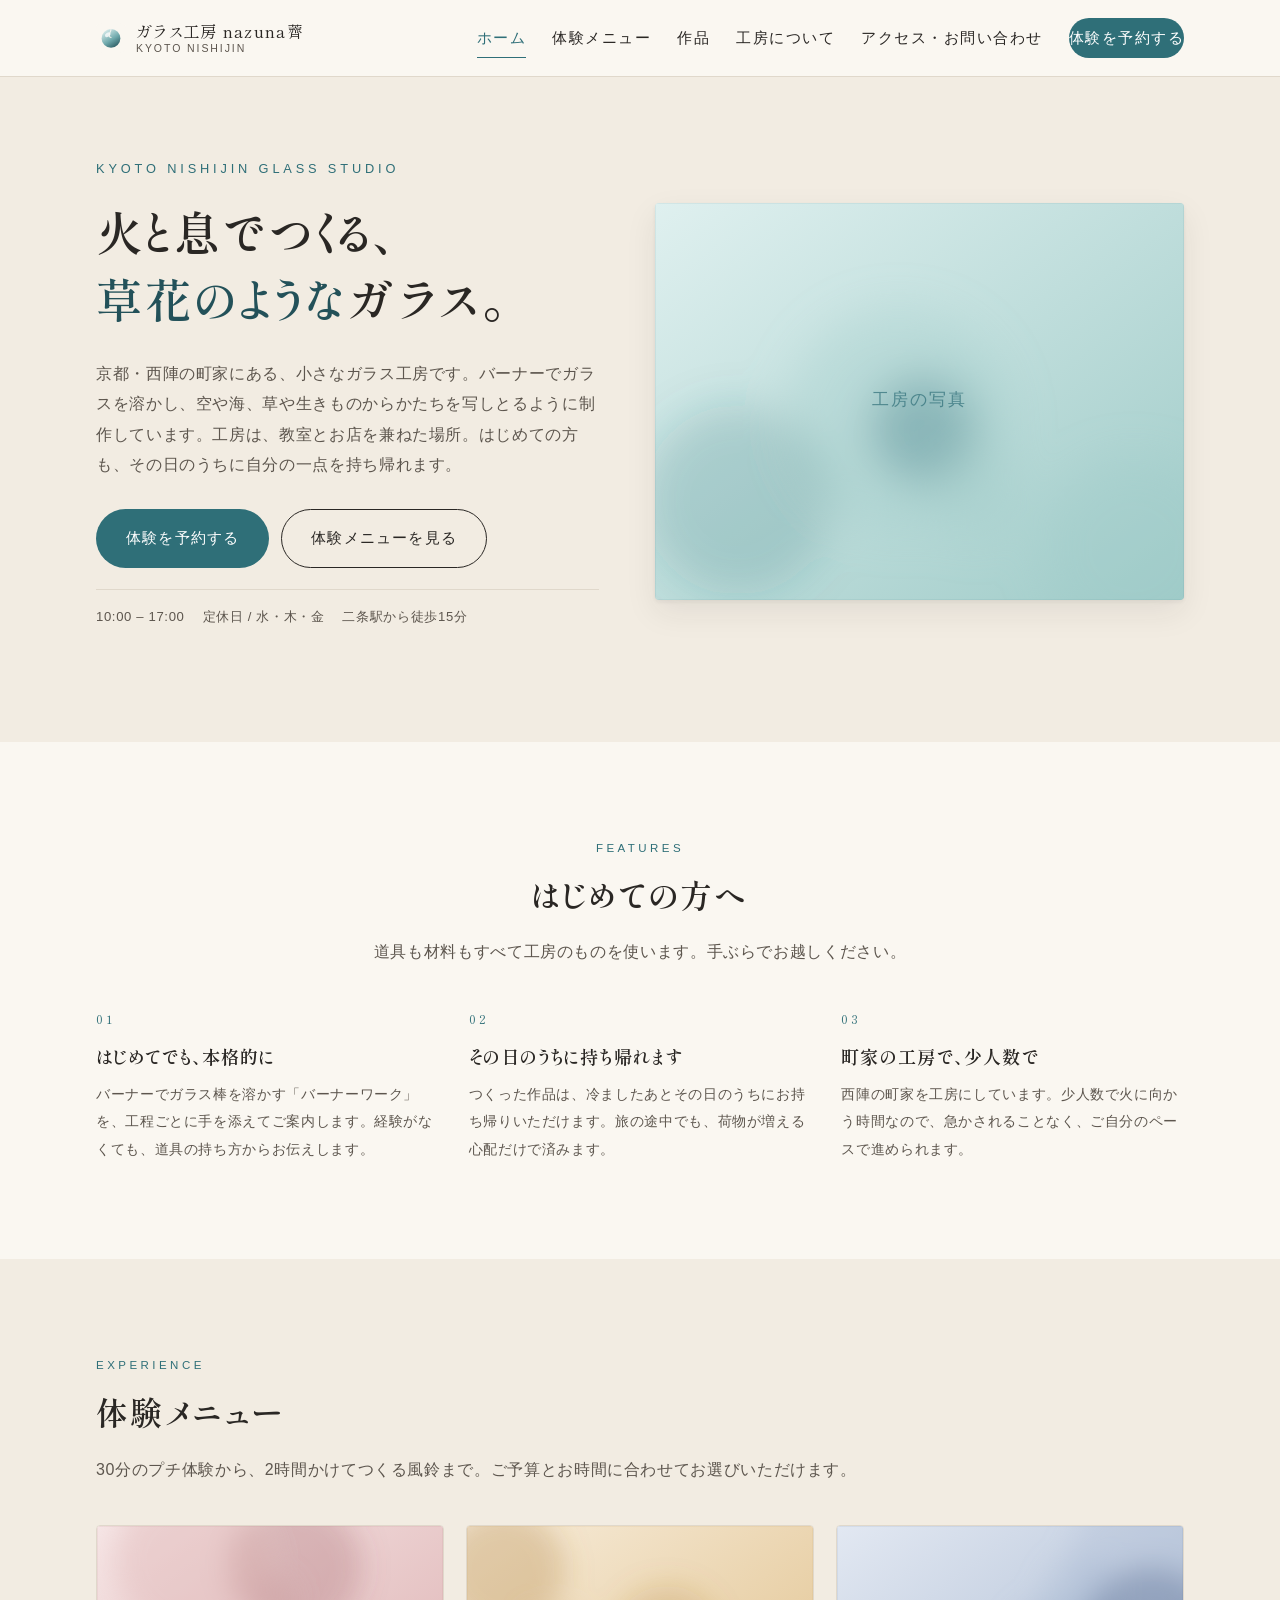
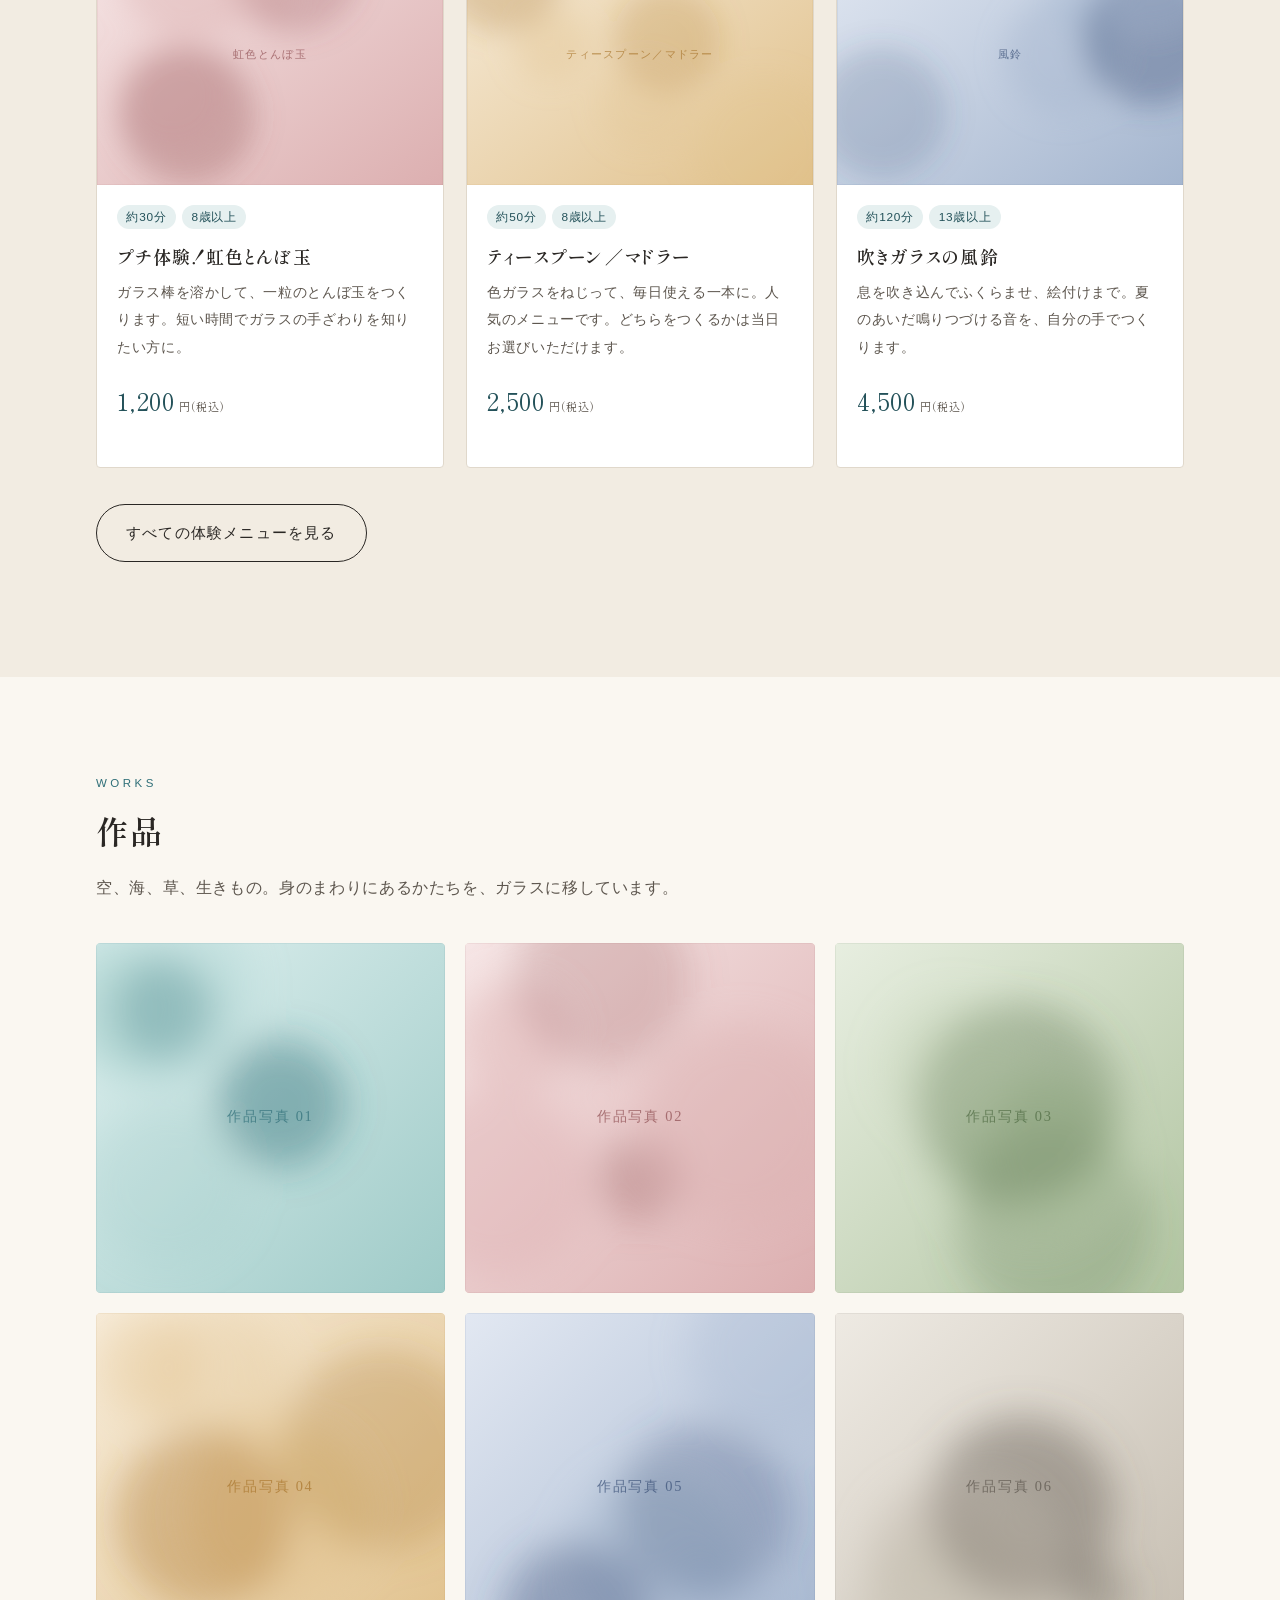
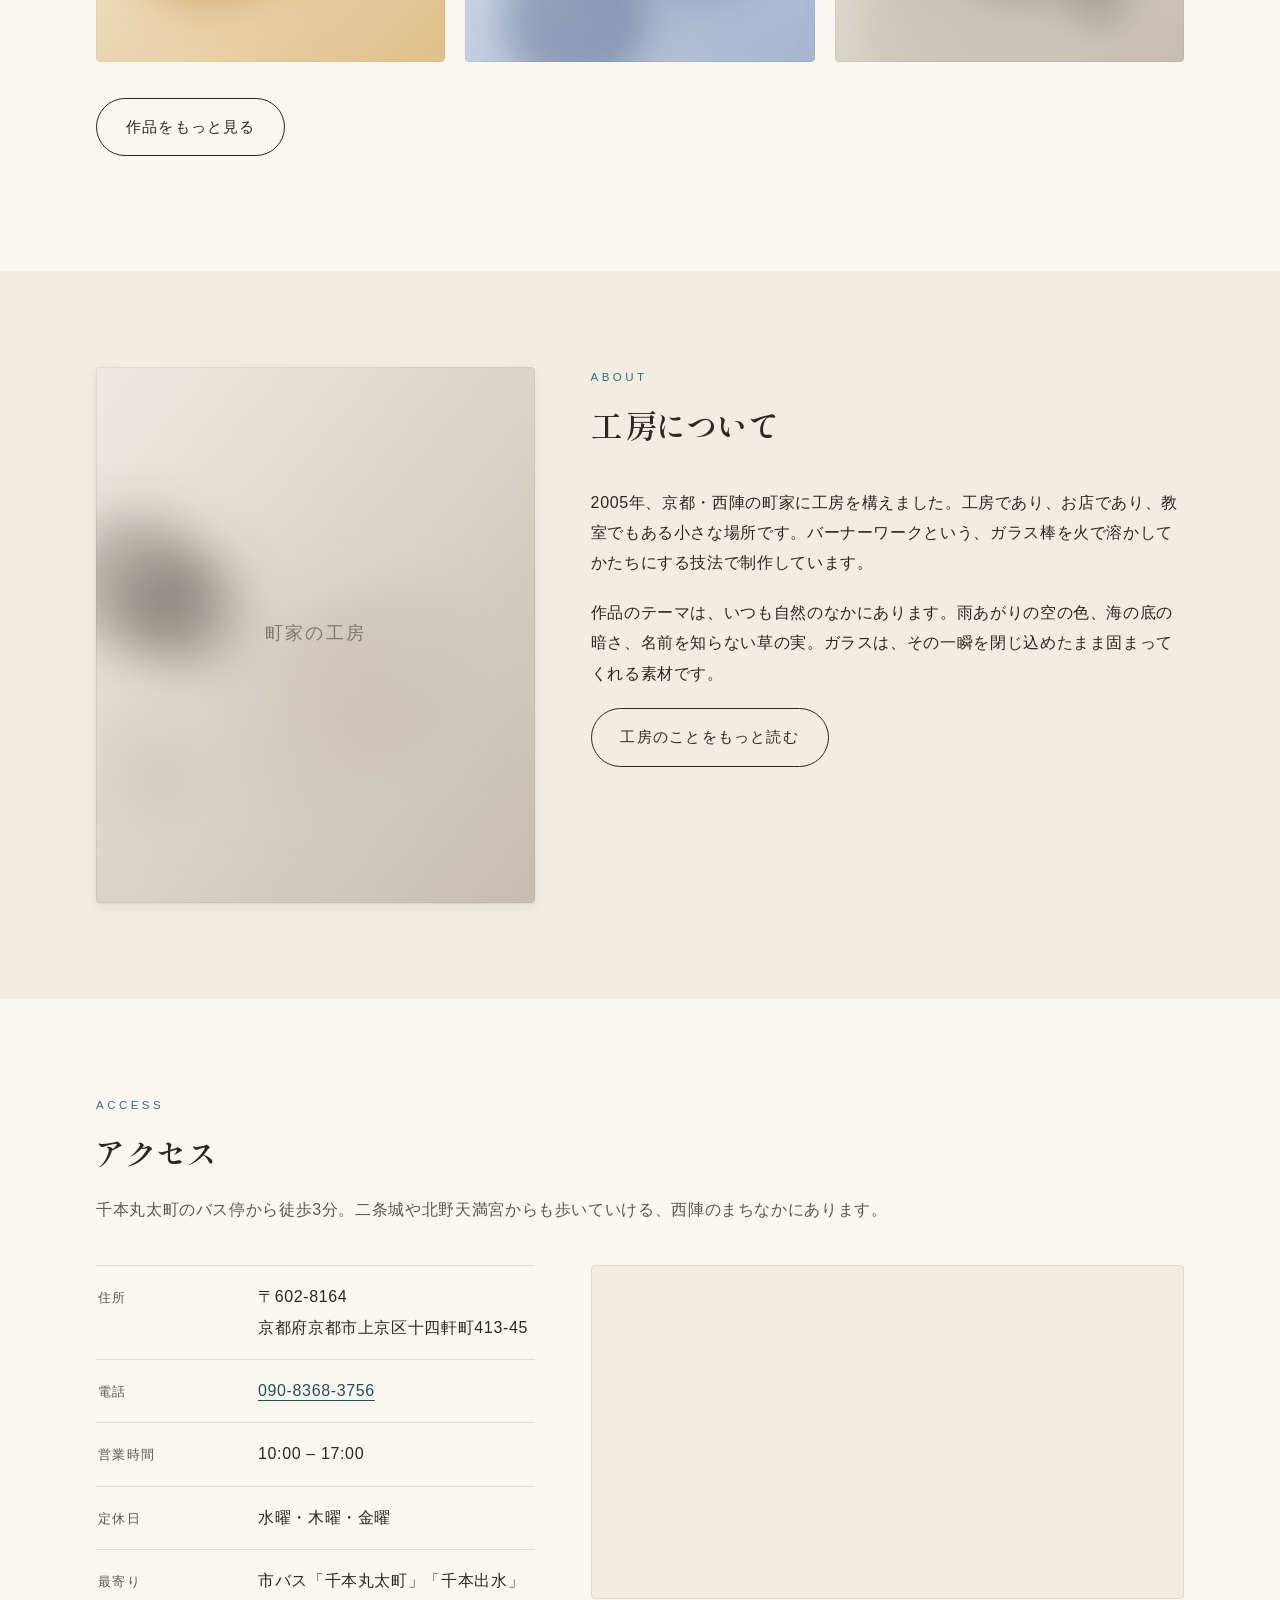
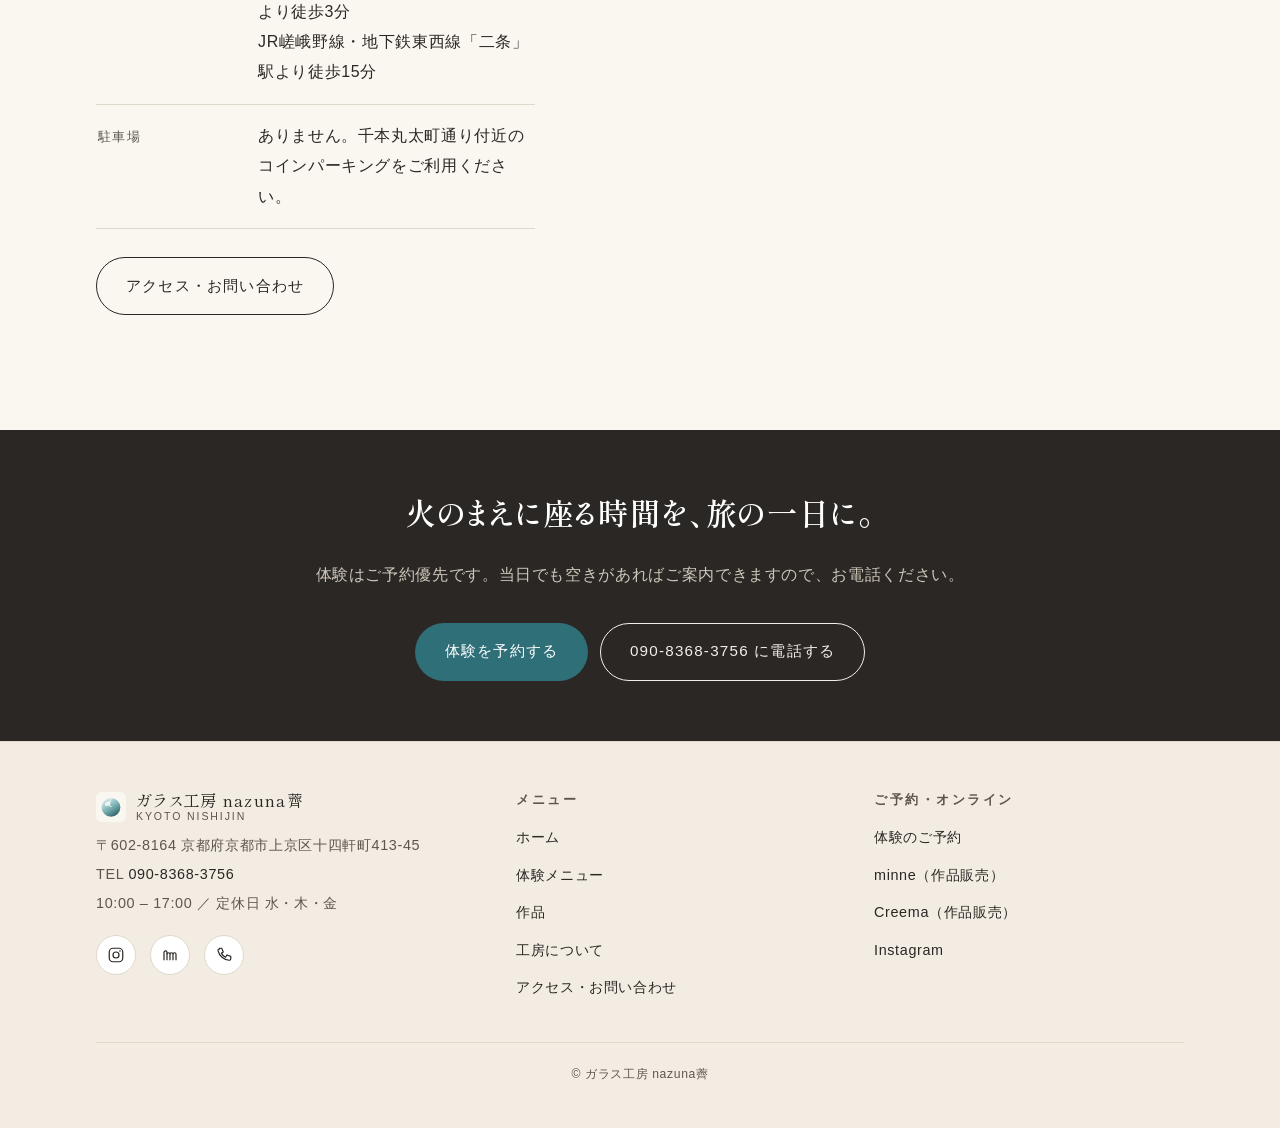
==== index.html @ 3e571425 "ガラス工房nazuna薺のウェブサイトを全面リニューアル ビルド不要の静的サイト（HTML / CSS / JavaScript、依存ライブラリなし）として 5ページ構成で作り直した。  - inde" ====
<!DOCTYPE html>
<html lang="ja">
<head>
<meta charset="utf-8">
<meta name="viewport" content="width=device-width, initial-scale=1">
<title>ガラス工房 nazuna薺 ｜ 京都・西陣のガラス細工体験と工房</title>
<meta name="description" content="京都・西陣の町家にある小さなガラス工房。バーナーワークでつくる、とんぼ玉・ティースプーン・シャボン玉小びん・風鈴などの体験教室。はじめての方も、その日のうちに持ち帰れます。">
<link rel="canonical" href="https://example.com/">
<meta property="og:type" content="website">
<meta property="og:site_name" content="ガラス工房 nazuna薺">
<meta property="og:title" content="ガラス工房 nazuna薺 ｜ 京都・西陣のガラス細工体験と工房">
<meta property="og:description" content="京都・西陣の町家にある小さなガラス工房。火で溶かしたガラスで、自分の器や飾りをつくる体験教室を開いています。">
<meta property="og:url" content="https://example.com/">
<meta property="og:image" content="https://example.com/assets/img/ogp.svg">
<meta name="twitter:card" content="summary_large_image">
<meta name="theme-color" content="#faf7f1">
<link rel="icon" href="assets/img/favicon.svg" type="image/svg+xml">
<link rel="preconnect" href="https://fonts.googleapis.com">
<link rel="preconnect" href="https://fonts.gstatic.com" crossorigin>
<link href="https://fonts.googleapis.com/css2?family=Shippori+Mincho:wght@500;600&family=Zen+Kaku+Gothic+New:wght@400;500&display=swap" rel="stylesheet">
<link rel="stylesheet" href="assets/css/style.css">
<script type="application/ld+json">
{
  "@context": "https://schema.org",
  "@type": "LocalBusiness",
  "name": "ガラス工房 nazuna薺",
  "description": "京都・西陣の町家にあるガラス工房。バーナーワークによるガラス細工体験と作品の制作・販売を行っています。",
  "url": "https://example.com/",
  "telephone": "+81-90-8368-3756",
  "image": "https://example.com/assets/img/ogp.svg",
  "address": {
    "@type": "PostalAddress",
    "postalCode": "602-8164",
    "addressCountry": "JP",
    "addressRegion": "京都府",
    "addressLocality": "京都市上京区",
    "streetAddress": "十四軒町413-45"
  },
  "openingHoursSpecification": [{
    "@type": "OpeningHoursSpecification",
    "dayOfWeek": ["Saturday", "Sunday", "Monday", "Tuesday"],
    "opens": "10:00",
    "closes": "17:00"
  }],
  "sameAs": [
    "https://www.instagram.com/nazuna.glass.studio/",
    "https://minne.com/@81182/profile",
    "https://www.creema.jp/c/nazuna_1121"
  ]
}
</script>
</head>
<body>
<a class="skip-link" href="#main">本文へスキップ</a>

<header class="site-header">
  <div class="wrap site-header__inner">
    <a class="brand" href="index.html">
      <img class="brand__mark" src="assets/img/favicon.svg" alt="" width="30" height="30">
      <span class="brand__text">
        <span class="brand__name">ガラス工房 nazuna薺</span>
        <span class="brand__sub">KYOTO NISHIJIN</span>
      </span>
    </a>
    <button class="nav-toggle" type="button" aria-expanded="false" aria-controls="site-nav">
      <span></span><span></span><span></span>
      <span class="visually-hidden">メニューを開く</span>
    </button>
    <nav class="site-nav" id="site-nav" aria-label="メインメニュー">
      <ul>
        <li><a href="index.html" aria-current="page">ホーム</a></li>
        <li><a href="experience.html">体験メニュー</a></li>
        <li><a href="works.html">作品</a></li>
        <li><a href="about.html">工房について</a></li>
        <li><a href="access.html">アクセス・お問い合わせ</a></li>
        <li><a class="nav-cta" href="https://select-type.com/rsv/?id=DoIrvfD4i6k&amp;c_id=263918&amp;w_flg=1" target="_blank" rel="noopener">体験を予約する</a></li>
      </ul>
    </nav>
  </div>
</header>

<main id="main">

  <section class="hero">
    <div class="wrap hero__inner">
      <div>
        <p class="hero__lead">KYOTO NISHIJIN GLASS STUDIO</p>
        <h1 class="hero__title">火と息でつくる、<br><span class="em">草花のような</span>ガラス。</h1>
        <p class="hero__text">京都・西陣の町家にある、小さなガラス工房です。バーナーでガラスを溶かし、空や海、草や生きものからかたちを写しとるように制作しています。工房は、教室とお店を兼ねた場所。はじめての方も、その日のうちに自分の一点を持ち帰れます。</p>
        <div class="btn-row">
          <a class="btn btn--primary" href="https://select-type.com/rsv/?id=DoIrvfD4i6k&amp;c_id=263918&amp;w_flg=1" target="_blank" rel="noopener">体験を予約する</a>
          <a class="btn btn--ghost" href="experience.html">体験メニューを見る</a>
        </div>
        <p class="hero__meta">
          <span>10:00 – 17:00</span>
          <span>定休日 / 水・木・金</span>
          <span>二条駅から徒歩15分</span>
        </p>
      </div>
      <div class="hero__figure">
        <img src="assets/img/hero.svg" alt="工房でガラスを制作している様子" width="1280" height="960" fetchpriority="high">
      </div>
    </div>
  </section>

  <section class="section" aria-labelledby="feature-title">
    <div class="wrap">
      <div class="section-head section-head--center reveal">
        <span class="section-head__en">FEATURES</span>
        <h2 class="section-head__title" id="feature-title">はじめての方へ</h2>
        <p class="section-head__text">道具も材料もすべて工房のものを使います。手ぶらでお越しください。</p>
      </div>
      <ul class="feature-grid reveal">
        <li class="feature">
          <span class="feature__num">01</span>
          <h3 class="feature__title">はじめてでも、本格的に</h3>
          <p class="feature__text">バーナーでガラス棒を溶かす「バーナーワーク」を、工程ごとに手を添えてご案内します。経験がなくても、道具の持ち方からお伝えします。</p>
        </li>
        <li class="feature">
          <span class="feature__num">02</span>
          <h3 class="feature__title">その日のうちに持ち帰れます</h3>
          <p class="feature__text">つくった作品は、冷ましたあとその日のうちにお持ち帰りいただけます。旅の途中でも、荷物が増える心配だけで済みます。</p>
        </li>
        <li class="feature">
          <span class="feature__num">03</span>
          <h3 class="feature__title">町家の工房で、少人数で</h3>
          <p class="feature__text">西陣の町家を工房にしています。少人数で火に向かう時間なので、急かされることなく、ご自分のペースで進められます。</p>
        </li>
      </ul>
    </div>
  </section>

  <section class="section section--alt" aria-labelledby="menu-title">
    <div class="wrap">
      <div class="section-head reveal">
        <span class="section-head__en">EXPERIENCE</span>
        <h2 class="section-head__title" id="menu-title">体験メニュー</h2>
        <p class="section-head__text">30分のプチ体験から、2時間かけてつくる風鈴まで。ご予算とお時間に合わせてお選びいただけます。</p>
      </div>
      <ul class="card-grid card-grid--3 reveal">
        <li class="card">
          <div class="card__media"><img src="assets/img/menu-tonbo-petit.svg" alt="虹色とんぼ玉" width="800" height="600" loading="lazy"></div>
          <div class="card__body">
            <ul class="tag-row"><li class="tag">約30分</li><li class="tag">8歳以上</li></ul>
            <h3 class="card__title">プチ体験！虹色とんぼ玉</h3>
            <p class="card__text">ガラス棒を溶かして、一粒のとんぼ玉をつくります。短い時間でガラスの手ざわりを知りたい方に。</p>
            <p class="card__foot"><span class="price">1,200<small>円（税込）</small></span></p>
          </div>
        </li>
        <li class="card">
          <div class="card__media"><img src="assets/img/menu-spoon.svg" alt="カラフルなティースプーンとマドラー" width="800" height="600" loading="lazy"></div>
          <div class="card__body">
            <ul class="tag-row"><li class="tag">約50分</li><li class="tag">8歳以上</li></ul>
            <h3 class="card__title">ティースプーン／マドラー</h3>
            <p class="card__text">色ガラスをねじって、毎日使える一本に。人気のメニューです。どちらをつくるかは当日お選びいただけます。</p>
            <p class="card__foot"><span class="price">2,500<small>円（税込）</small></span></p>
          </div>
        </li>
        <li class="card">
          <div class="card__media"><img src="assets/img/menu-furin.svg" alt="ガラスの風鈴" width="800" height="600" loading="lazy"></div>
          <div class="card__body">
            <ul class="tag-row"><li class="tag">約120分</li><li class="tag">13歳以上</li></ul>
            <h3 class="card__title">吹きガラスの風鈴</h3>
            <p class="card__text">息を吹き込んでふくらませ、絵付けまで。夏のあいだ鳴りつづける音を、自分の手でつくります。</p>
            <p class="card__foot"><span class="price">4,500<small>円（税込）</small></span></p>
          </div>
        </li>
      </ul>
      <p class="btn-row reveal" style="margin-top:36px;"><a class="btn btn--ghost" href="experience.html">すべての体験メニューを見る</a></p>
    </div>
  </section>

  <section class="section" aria-labelledby="works-title">
    <div class="wrap">
      <div class="section-head reveal">
        <span class="section-head__en">WORKS</span>
        <h2 class="section-head__title" id="works-title">作品</h2>
        <p class="section-head__text">空、海、草、生きもの。身のまわりにあるかたちを、ガラスに移しています。</p>
      </div>
      <ul class="gallery reveal">
        <li><figure><div class="gallery__frame"><img src="assets/img/work-01.svg" alt="ガラスの作品" width="800" height="800" loading="lazy"></div></figure></li>
        <li><figure><div class="gallery__frame"><img src="assets/img/work-02.svg" alt="ガラスの作品" width="800" height="800" loading="lazy"></div></figure></li>
        <li><figure><div class="gallery__frame"><img src="assets/img/work-03.svg" alt="ガラスの作品" width="800" height="800" loading="lazy"></div></figure></li>
        <li><figure><div class="gallery__frame"><img src="assets/img/work-04.svg" alt="ガラスの作品" width="800" height="800" loading="lazy"></div></figure></li>
        <li><figure><div class="gallery__frame"><img src="assets/img/work-05.svg" alt="ガラスの作品" width="800" height="800" loading="lazy"></div></figure></li>
        <li><figure><div class="gallery__frame"><img src="assets/img/work-06.svg" alt="ガラスの作品" width="800" height="800" loading="lazy"></div></figure></li>
      </ul>
      <p class="btn-row reveal" style="margin-top:36px;"><a class="btn btn--ghost" href="works.html">作品をもっと見る</a></p>
    </div>
  </section>

  <section class="section section--alt" aria-labelledby="about-title">
    <div class="wrap profile">
      <div class="profile__figure reveal">
        <img src="assets/img/studio.svg" alt="西陣の町家にある工房の外観" width="900" height="1100" loading="lazy">
      </div>
      <div class="reveal">
        <div class="section-head">
          <span class="section-head__en">ABOUT</span>
          <h2 class="section-head__title" id="about-title">工房について</h2>
        </div>
        <p>2005年、京都・西陣の町家に工房を構えました。工房であり、お店であり、教室でもある小さな場所です。バーナーワークという、ガラス棒を火で溶かしてかたちにする技法で制作しています。</p>
        <p>作品のテーマは、いつも自然のなかにあります。雨あがりの空の色、海の底の暗さ、名前を知らない草の実。ガラスは、その一瞬を閉じ込めたまま固まってくれる素材です。</p>
        <p class="btn-row"><a class="btn btn--ghost" href="about.html">工房のことをもっと読む</a></p>
      </div>
    </div>
  </section>

  <section class="section" aria-labelledby="access-title">
    <div class="wrap">
      <div class="section-head reveal">
        <span class="section-head__en">ACCESS</span>
        <h2 class="section-head__title" id="access-title">アクセス</h2>
        <p class="section-head__text">千本丸太町のバス停から徒歩3分。二条城や北野天満宮からも歩いていける、西陣のまちなかにあります。</p>
      </div>
      <div class="profile">
        <div class="reveal">
          <dl class="info-list">
            <div><dt>住所</dt><dd>〒602-8164<br>京都府京都市上京区十四軒町413-45</dd></div>
            <div><dt>電話</dt><dd><a href="tel:09083683756">090-8368-3756</a></dd></div>
            <div><dt>営業時間</dt><dd>10:00 – 17:00</dd></div>
            <div><dt>定休日</dt><dd>水曜・木曜・金曜</dd></div>
            <div><dt>最寄り</dt><dd>市バス「千本丸太町」「千本出水」より徒歩3分<br>JR嵯峨野線・地下鉄東西線「二条」駅より徒歩15分</dd></div>
            <div><dt>駐車場</dt><dd>ありません。千本丸太町通り付近のコインパーキングをご利用ください。</dd></div>
          </dl>
          <p class="btn-row" style="margin-top:28px;"><a class="btn btn--ghost" href="access.html">アクセス・お問い合わせ</a></p>
        </div>
        <div class="reveal">
          <div class="map-frame">
            <iframe title="ガラス工房 nazuna薺の地図" src="https://maps.google.com/maps?q=%E4%BA%AC%E9%83%BD%E5%BA%9C%E4%BA%AC%E9%83%BD%E5%B8%82%E4%B8%8A%E4%BA%AC%E5%8C%BA%E5%8D%81%E5%9B%9B%E8%BB%92%E7%94%BA413-45&amp;hl=ja&amp;z=16&amp;output=embed" loading="lazy" referrerpolicy="no-referrer-when-downgrade"></iframe>
          </div>
        </div>
      </div>
    </div>
  </section>

  <section class="cta-band">
    <div class="wrap wrap--narrow">
      <h2>火のまえに座る時間を、旅の一日に。</h2>
      <p>体験はご予約優先です。当日でも空きがあればご案内できますので、お電話ください。</p>
      <div class="btn-row" style="justify-content:center;">
        <a class="btn btn--primary" href="https://select-type.com/rsv/?id=DoIrvfD4i6k&amp;c_id=263918&amp;w_flg=1" target="_blank" rel="noopener">体験を予約する</a>
        <a class="btn btn--ghost" href="tel:09083683756">090-8368-3756 に電話する</a>
      </div>
    </div>
  </section>

</main>

<footer class="site-footer">
  <div class="wrap">
    <div class="site-footer__grid">
      <div>
        <a class="brand" href="index.html">
          <img class="brand__mark" src="assets/img/favicon.svg" alt="" width="30" height="30">
          <span class="brand__text">
            <span class="brand__name">ガラス工房 nazuna薺</span>
            <span class="brand__sub">KYOTO NISHIJIN</span>
          </span>
        </a>
        <address>
          〒602-8164 京都府京都市上京区十四軒町413-45<br>
          TEL <a href="tel:09083683756">090-8368-3756</a><br>
          10:00 – 17:00 ／ 定休日 水・木・金
        </address>
        <div class="sns-row">
          <a href="https://www.instagram.com/nazuna.glass.studio/" target="_blank" rel="noopener" aria-label="Instagram（新しいタブで開きます）">
            <svg viewBox="0 0 24 24" aria-hidden="true" fill="none" stroke="currentColor" stroke-width="1.6"><rect x="3" y="3" width="18" height="18" rx="5"/><circle cx="12" cy="12" r="4"/><circle cx="17.3" cy="6.7" r="1.1" fill="currentColor" stroke="none"/></svg>
          </a>
          <a href="https://minne.com/@81182/profile" target="_blank" rel="noopener" aria-label="minne のギャラリー（新しいタブで開きます）">
            <svg viewBox="0 0 24 24" aria-hidden="true" fill="none" stroke="currentColor" stroke-width="1.6"><path d="M4 19V8.5a2 2 0 0 1 2-2 2 2 0 0 1 2 2V19"/><path d="M8 11a2 2 0 0 1 2-2 2 2 0 0 1 2 2v8"/><path d="M12 11a2 2 0 0 1 2-2 2 2 0 0 1 2 2v8"/><path d="M16 11a2 2 0 0 1 2-2 2 2 0 0 1 2 2V19"/></svg>
          </a>
          <a href="tel:09083683756" aria-label="電話する">
            <svg viewBox="0 0 24 24" aria-hidden="true" fill="none" stroke="currentColor" stroke-width="1.6"><path d="M6 3h3l2 5-2.5 1.5a12 12 0 0 0 5.5 5.5L16 12l5 2v3a2 2 0 0 1-2.2 2A16.8 16.8 0 0 1 4 6.2 2 2 0 0 1 6 4z"/></svg>
          </a>
        </div>
      </div>
      <div>
        <h2>メニュー</h2>
        <ul>
          <li><a href="index.html">ホーム</a></li>
          <li><a href="experience.html">体験メニュー</a></li>
          <li><a href="works.html">作品</a></li>
          <li><a href="about.html">工房について</a></li>
          <li><a href="access.html">アクセス・お問い合わせ</a></li>
        </ul>
      </div>
      <div>
        <h2>ご予約・オンライン</h2>
        <ul>
          <li><a href="https://select-type.com/rsv/?id=DoIrvfD4i6k&amp;c_id=263918&amp;w_flg=1" target="_blank" rel="noopener">体験のご予約</a></li>
          <li><a href="https://minne.com/@81182/profile" target="_blank" rel="noopener">minne（作品販売）</a></li>
          <li><a href="https://www.creema.jp/c/nazuna_1121" target="_blank" rel="noopener">Creema（作品販売）</a></li>
          <li><a href="https://www.instagram.com/nazuna.glass.studio/" target="_blank" rel="noopener">Instagram</a></li>
        </ul>
      </div>
    </div>
    <p class="copyright">&copy; ガラス工房 nazuna薺</p>
  </div>
</footer>

<script src="assets/js/main.js" defer></script>
</body>
</html>
---- assets/css/style.css ----
@charset "utf-8";

/* =========================================================
   ガラス工房 nazuna薺 — base stylesheet
   Palette: 生成り（和紙）× 墨 × 瑠璃／翠（ガラスの色）
   ========================================================= */

:root {
  /* color */
  --c-bg:        #faf7f1;
  --c-bg-alt:    #f2ece2;
  --c-surface:   #ffffff;
  --c-ink:       #2a2724;
  --c-ink-soft:  #5d564e;
  --c-line:      #e0d8cb;
  --c-accent:    #2f6f78;   /* 翠瑠璃 */
  --c-accent-dk: #235159;
  --c-accent-lt: #e6f0f0;
  --c-amber:     #c08a3e;   /* 炎の色 */

  /* type */
  --f-serif: "Shippori Mincho", "Hiragino Mincho ProN", "Yu Mincho", "Noto Serif JP", serif;
  --f-sans:  "Zen Kaku Gothic New", "Hiragino Sans", "Noto Sans JP", "Yu Gothic", sans-serif;

  /* layout */
  --w-max: 1120px;
  --gutter: 16px;
  --header-h: 64px;

  --shadow-s: 0 1px 2px rgba(42, 39, 36, .06), 0 4px 12px rgba(42, 39, 36, .05);
  --shadow-m: 0 2px 4px rgba(42, 39, 36, .06), 0 12px 32px rgba(42, 39, 36, .08);
  --radius: 4px;
}

/* ---------- reset ---------- */
*, *::before, *::after { box-sizing: border-box; }
html { -webkit-text-size-adjust: 100%; scroll-behavior: smooth; }
@media (prefers-reduced-motion: reduce) { html { scroll-behavior: auto; } }

body {
  margin: 0;
  background: var(--c-bg);
  color: var(--c-ink);
  font-family: var(--f-sans);
  font-size: 16px;
  line-height: 1.9;
  letter-spacing: .04em;
  font-feature-settings: "palt" 1;
  overflow-wrap: break-word;
}

img, svg { max-width: 100%; height: auto; display: block; }
a { color: var(--c-accent-dk); text-underline-offset: .25em; }
a:hover { color: var(--c-accent); }
h1, h2, h3, h4 { font-family: var(--f-serif); font-weight: 600; line-height: 1.5; letter-spacing: .06em; margin: 0; }
p { margin: 0 0 1.2em; }
ul, ol { margin: 0 0 1.2em; padding-left: 1.3em; }
dl { margin: 0; }

:focus-visible {
  outline: 2px solid var(--c-accent);
  outline-offset: 3px;
  border-radius: 2px;
}

/* 固定ヘッダーの下に見出しが隠れないように */
[id] { scroll-margin-top: calc(var(--header-h) + 16px); }

/* ---------- utilities ---------- */
.wrap { width: 100%; max-width: var(--w-max); margin-inline: auto; padding-inline: var(--gutter); }
.wrap--narrow { max-width: 760px; }
.visually-hidden {
  position: absolute; width: 1px; height: 1px; padding: 0; margin: -1px;
  overflow: hidden; clip: rect(0 0 0 0); white-space: nowrap; border: 0;
}
.skip-link {
  position: absolute; left: 50%; translate: -50% -140%;
  z-index: 100; background: var(--c-ink); color: #fff;
  padding: .6em 1.4em; border-radius: 0 0 var(--radius) var(--radius);
  transition: translate .2s ease;
}
.skip-link:focus { translate: -50% 0; color: #fff; }

/* ---------- header ---------- */
.site-header {
  position: sticky; top: 0; z-index: 50;
  background: rgba(250, 247, 241, .92);
  backdrop-filter: blur(8px);
  border-bottom: 1px solid var(--c-line);
}
.site-header__inner {
  display: flex; align-items: center; justify-content: space-between;
  gap: 16px; min-height: var(--header-h);
}
.brand { display: inline-flex; align-items: center; gap: 10px; text-decoration: none; color: inherit; }
.brand__mark { width: 30px; height: 30px; flex: none; }
.brand__text { display: flex; flex-direction: column; line-height: 1.25; }
.brand__name { font-family: var(--f-serif); font-size: 1.02rem; letter-spacing: .08em; }
.brand__sub { font-size: .66rem; letter-spacing: .18em; color: var(--c-ink-soft); }

.nav-toggle {
  display: inline-flex; flex-direction: column; justify-content: center; gap: 5px;
  width: 44px; height: 44px; padding: 0 10px;
  background: none; border: 0; cursor: pointer;
}
.nav-toggle span {
  display: block; height: 1.5px; background: var(--c-ink);
  transition: translate .25s ease, rotate .25s ease, opacity .2s ease;
}
.nav-toggle[aria-expanded="true"] span:nth-child(1) { translate: 0 6.5px; rotate: 45deg; }
.nav-toggle[aria-expanded="true"] span:nth-child(2) { opacity: 0; }
.nav-toggle[aria-expanded="true"] span:nth-child(3) { translate: 0 -6.5px; rotate: -45deg; }

.site-nav ul { list-style: none; margin: 0; padding: 0; }
.site-nav a {
  display: block; text-decoration: none; color: var(--c-ink);
  font-size: .93rem; letter-spacing: .1em;
}
.site-nav a[aria-current="page"] { color: var(--c-accent); }
.nav-cta {
  display: inline-block; background: var(--c-accent); color: #fff !important;
  padding: .55em 1.3em; border-radius: 999px; font-size: .88rem;
  transition: background .2s ease;
}
.nav-cta:hover { background: var(--c-accent-dk); }

@media (max-width: 899px) {
  .site-nav {
    position: absolute; inset: var(--header-h) 0 auto 0;
    background: var(--c-bg); border-bottom: 1px solid var(--c-line);
    box-shadow: var(--shadow-m);
    display: none;
  }
  .site-nav[data-open="true"] { display: block; }
  .site-nav ul { padding: 8px var(--gutter) 24px; }
  .site-nav li + li { border-top: 1px solid var(--c-line); }
  .site-nav a { padding: .95em .2em; }
  .site-nav .nav-cta { margin-top: 14px; text-align: center; }
  .site-nav li:has(.nav-cta) { border-top: 0; }
}
@media (min-width: 900px) {
  :root { --header-h: 76px; }
  .nav-toggle { display: none; }
  .site-nav ul { display: flex; align-items: center; gap: 26px; }
  .site-nav a { padding: .4em 0; position: relative; }
  .site-nav a:not(.nav-cta)::after {
    content: ""; position: absolute; left: 0; right: 0; bottom: 0;
    height: 1px; background: var(--c-accent); scale: 0 1; transform-origin: left;
    transition: scale .25s ease;
  }
  .site-nav a:not(.nav-cta):hover::after,
  .site-nav a[aria-current="page"]::after { scale: 1 1; }
}

/* ---------- hero ---------- */
.hero { position: relative; background: var(--c-bg-alt); overflow: hidden; }
.hero__inner {
  display: grid; gap: 28px; align-items: center;
  padding-block: 48px 56px;
}
.hero__lead { font-size: .8rem; letter-spacing: .3em; color: var(--c-accent); margin-bottom: 1.2em; }
.hero__title { font-size: clamp(1.7rem, 5vw, 2.6rem); line-height: 1.45; margin-bottom: .6em; }
@media (min-width: 1200px) { .hero__title { font-size: 2.9rem; } }
.hero__title .em { color: var(--c-accent-dk); }
.hero__text { color: var(--c-ink-soft); margin-bottom: 1.8em; }
.hero__figure { position: relative; }
.hero__figure img { border-radius: var(--radius); box-shadow: var(--shadow-m); width: 100%; }
.hero__meta {
  display: flex; flex-wrap: wrap; gap: 8px 18px;
  font-size: .82rem; color: var(--c-ink-soft); margin-top: 1.6em;
  padding-top: 1.2em; border-top: 1px solid var(--c-line);
}
@media (min-width: 900px) {
  .hero__inner { grid-template-columns: 1fr 1.05fr; gap: 56px; padding-block: 80px 96px; }
}

/* ---------- buttons ---------- */
.btn {
  display: inline-flex; align-items: center; justify-content: center; gap: .6em;
  padding: .9em 1.9em; border-radius: 999px;
  font-size: .95rem; letter-spacing: .08em; text-decoration: none;
  border: 1px solid transparent; cursor: pointer;
  transition: background .2s ease, color .2s ease, border-color .2s ease, translate .2s ease;
}
.btn:hover { translate: 0 -2px; }
.btn--primary { background: var(--c-accent); color: #fff; }
.btn--primary:hover { background: var(--c-accent-dk); color: #fff; }
.btn--ghost { border-color: var(--c-ink); color: var(--c-ink); }
.btn--ghost:hover { background: var(--c-ink); color: var(--c-bg); }
.btn-row { display: flex; flex-wrap: wrap; gap: 12px; }

/* ---------- section ---------- */
.section { padding-block: 64px; }
.section--alt { background: var(--c-bg-alt); }
.section--tight { padding-block: 48px; }
@media (min-width: 900px) { .section { padding-block: 96px; } }

.section-head { margin-bottom: 40px; }
.section-head--center { text-align: center; }
.section-head__en { display: block; font-size: .72rem; letter-spacing: .3em; color: var(--c-accent); margin-bottom: .9em; }
.section-head__title { font-size: clamp(1.4rem, 3.6vw, 2rem); }
.section-head__text { color: var(--c-ink-soft); margin-top: 1.2em; margin-bottom: 0; }

/* ---------- page header ---------- */
.page-head { background: var(--c-bg-alt); padding-block: 44px 48px; border-bottom: 1px solid var(--c-line); }
.page-head__en { display: block; font-size: .72rem; letter-spacing: .3em; color: var(--c-accent); margin-bottom: .8em; }
.page-head__title { font-size: clamp(1.6rem, 5vw, 2.4rem); }
.page-head__text { color: var(--c-ink-soft); margin: 1.2em 0 0; max-width: 62ch; }
@media (min-width: 900px) { .page-head { padding-block: 72px 76px; } }

.breadcrumb { font-size: .78rem; color: var(--c-ink-soft); padding-block: 16px; }
.breadcrumb ol { list-style: none; display: flex; flex-wrap: wrap; gap: .5em; margin: 0; padding: 0; }
.breadcrumb li + li::before { content: "／"; margin-right: .5em; color: var(--c-line); }

/* ---------- cards ---------- */
.card-grid { display: grid; gap: 22px; grid-template-columns: 1fr; list-style: none; margin: 0; padding: 0; }
@media (min-width: 640px) { .card-grid { grid-template-columns: repeat(2, 1fr); } }
@media (min-width: 960px) { .card-grid--3 { grid-template-columns: repeat(3, 1fr); } }

.card {
  display: flex; flex-direction: column; height: 100%;
  background: var(--c-surface); border: 1px solid var(--c-line);
  border-radius: var(--radius); overflow: hidden;
  transition: box-shadow .25s ease, translate .25s ease;
}
.card:hover { box-shadow: var(--shadow-m); translate: 0 -3px; }
.card__media { aspect-ratio: 4 / 3; background: var(--c-bg-alt); }
.card__media img { width: 100%; height: 100%; object-fit: cover; }
.card__body { padding: 20px 20px 24px; display: flex; flex-direction: column; flex: 1; }
.card__title { font-size: 1.12rem; margin-bottom: .5em; }
.card__text { font-size: .9rem; color: var(--c-ink-soft); margin-bottom: 1.2em; }
.card__foot { margin-top: auto; }

.tag-row { display: flex; flex-wrap: wrap; gap: 6px; margin: 0 0 14px; padding: 0; list-style: none; }
.tag {
  font-size: .74rem; letter-spacing: .06em; line-height: 1.7;
  padding: .15em .8em; border-radius: 999px;
  background: var(--c-accent-lt); color: var(--c-accent-dk);
}
.tag--amber { background: #f7eddc; color: #8a5f22; }

.price { font-family: var(--f-serif); font-size: 1.5rem; color: var(--c-accent-dk); letter-spacing: .02em; }
.price small { font-size: .7rem; letter-spacing: .08em; color: var(--c-ink-soft); margin-left: .4em; }

/* ---------- feature list ---------- */
.feature-grid { display: grid; gap: 30px; grid-template-columns: 1fr; list-style: none; margin: 0; padding: 0; }
@media (min-width: 760px) { .feature-grid { grid-template-columns: repeat(3, 1fr); } }
.feature__num { font-family: var(--f-serif); font-size: .78rem; letter-spacing: .24em; color: var(--c-accent); display: block; margin-bottom: .9em; }
.feature__title { font-size: 1.14rem; margin-bottom: .6em; }
.feature__text { font-size: .9rem; color: var(--c-ink-soft); margin: 0; }

/* ---------- steps ---------- */
.steps { list-style: none; margin: 0; padding: 0; counter-reset: step; }
.steps li { position: relative; padding: 0 0 32px 56px; counter-increment: step; }
.steps li::before {
  content: counter(step, decimal-leading-zero);
  position: absolute; left: 0; top: 0;
  width: 38px; height: 38px; border-radius: 50%;
  display: grid; place-items: center;
  background: var(--c-surface); border: 1px solid var(--c-accent);
  color: var(--c-accent-dk); font-family: var(--f-serif); font-size: .84rem;
}
.steps li:not(:last-child)::after {
  content: ""; position: absolute; left: 19px; top: 44px; bottom: 6px;
  width: 1px; background: var(--c-line);
}
.steps h3 { font-size: 1.05rem; margin-bottom: .4em; }
.steps p { font-size: .9rem; color: var(--c-ink-soft); margin: 0; }

/* ---------- gallery ---------- */
.gallery { display: grid; gap: 14px; grid-template-columns: repeat(2, 1fr); list-style: none; margin: 0; padding: 0; }
@media (min-width: 760px) { .gallery { grid-template-columns: repeat(3, 1fr); gap: 20px; } }
.gallery figure { margin: 0; }
.gallery img {
  width: 100%; aspect-ratio: 1 / 1; object-fit: cover;
  border-radius: var(--radius); background: var(--c-bg-alt);
  transition: scale .4s ease;
}
.gallery figure:hover img { scale: 1.03; }
.gallery figcaption { font-size: .8rem; color: var(--c-ink-soft); margin-top: .7em; }
.gallery__frame { overflow: hidden; border-radius: var(--radius); }

/* ---------- info table ---------- */
.info-list { display: grid; gap: 0; border-top: 1px solid var(--c-line); }
.info-list > div {
  display: grid; gap: 4px 24px; padding: 16px 2px;
  border-bottom: 1px solid var(--c-line);
}
.info-list dt { font-size: .84rem; letter-spacing: .1em; color: var(--c-ink-soft); }
.info-list dd { margin: 0; }
@media (min-width: 640px) { .info-list > div { grid-template-columns: 8.5em 1fr; align-items: baseline; } }

/* ---------- notice ---------- */
.notice {
  background: var(--c-accent-lt); border-left: 3px solid var(--c-accent);
  padding: 20px 22px; border-radius: 0 var(--radius) var(--radius) 0;
}
.notice h3 { font-size: 1rem; margin-bottom: .5em; }
.notice ul { margin: 0; padding-left: 1.2em; font-size: .88rem; color: var(--c-ink-soft); }
.notice li + li { margin-top: .4em; }

/* ---------- faq ---------- */
.faq { border-top: 1px solid var(--c-line); }
.faq details { border-bottom: 1px solid var(--c-line); }
.faq summary {
  cursor: pointer; list-style: none; padding: 20px 36px 20px 2px; position: relative;
  font-family: var(--f-serif); font-size: 1.02rem;
}
.faq summary::-webkit-details-marker { display: none; }
.faq summary::after {
  content: ""; position: absolute; right: 8px; top: 50%;
  width: 9px; height: 9px; margin-top: -6px;
  border-right: 1.5px solid var(--c-accent); border-bottom: 1.5px solid var(--c-accent);
  rotate: 45deg; transition: rotate .25s ease;
}
.faq details[open] summary::after { rotate: -135deg; margin-top: -2px; }
.faq .faq__body { padding: 0 2px 22px; font-size: .92rem; color: var(--c-ink-soft); }
.faq .faq__body p:last-child { margin-bottom: 0; }

/* ---------- quote / profile ---------- */
.profile { display: grid; gap: 32px; align-items: start; }
@media (min-width: 860px) { .profile { grid-template-columns: 0.85fr 1.15fr; gap: 56px; } }
.profile__figure img { border-radius: var(--radius); box-shadow: var(--shadow-s); }
.history { list-style: none; margin: 0; padding: 0; border-top: 1px solid var(--c-line); }
.history li { display: grid; gap: 2px 24px; padding: 14px 2px; border-bottom: 1px solid var(--c-line); font-size: .92rem; }
.history b { font-family: var(--f-serif); font-weight: 600; color: var(--c-accent-dk); letter-spacing: .06em; }
@media (min-width: 640px) { .history li { grid-template-columns: 6em 1fr; } }

/* ---------- cta band ---------- */
.cta-band { background: var(--c-ink); color: #f3efe8; text-align: center; padding-block: 60px; }
.cta-band h2 { font-size: clamp(1.3rem, 4vw, 1.9rem); margin-bottom: .8em; color: #fff; }
.cta-band p { color: #cfc7bb; margin-bottom: 2em; }
.cta-band .btn--ghost { border-color: #f3efe8; color: #f3efe8; }
.cta-band .btn--ghost:hover { background: #f3efe8; color: var(--c-ink); }

/* ---------- map ---------- */
.map-frame {
  border: 1px solid var(--c-line); border-radius: var(--radius);
  overflow: hidden; background: var(--c-bg-alt); aspect-ratio: 16 / 10;
}
.map-frame iframe { width: 100%; height: 100%; border: 0; display: block; }
@media (min-width: 900px) { .map-frame { aspect-ratio: 16 / 9; } }

/* ---------- footer ---------- */
.site-footer { background: var(--c-bg-alt); border-top: 1px solid var(--c-line); padding-block: 48px 28px; font-size: .9rem; }
.site-footer__grid { display: grid; gap: 32px; }
@media (min-width: 860px) { .site-footer__grid { grid-template-columns: 1.2fr 1fr 1fr; gap: 48px; } }
.site-footer h2 { font-size: .8rem; letter-spacing: .2em; color: var(--c-ink-soft); margin-bottom: 1.2em; font-family: var(--f-sans); font-weight: 600; }
.site-footer ul { list-style: none; margin: 0; padding: 0; }
.site-footer li + li { margin-top: .7em; }
.site-footer a { color: var(--c-ink); text-decoration: none; }
.site-footer a:hover { color: var(--c-accent); text-decoration: underline; }
.site-footer address { font-style: normal; color: var(--c-ink-soft); line-height: 2; }
.sns-row { display: flex; gap: 14px; margin-top: 1.2em; }
.sns-row a {
  width: 40px; height: 40px; display: grid; place-items: center;
  border: 1px solid var(--c-line); border-radius: 50%; background: var(--c-surface);
  transition: border-color .2s ease, background .2s ease;
}
.sns-row a:hover { border-color: var(--c-accent); background: var(--c-accent-lt); }
.sns-row svg { width: 18px; height: 18px; }
.copyright { margin-top: 40px; padding-top: 20px; border-top: 1px solid var(--c-line); font-size: .76rem; color: var(--c-ink-soft); text-align: center; }

/* ---------- reveal on scroll ---------- */
.reveal { opacity: 0; translate: 0 18px; transition: opacity .7s ease, translate .7s ease; }
.reveal.is-visible { opacity: 1; translate: 0 0; }
@media (prefers-reduced-motion: reduce) {
  .reveal { opacity: 1; translate: none; transition: none; }
  .btn:hover, .card:hover { translate: none; }
  .gallery figure:hover img { scale: 1; }
}
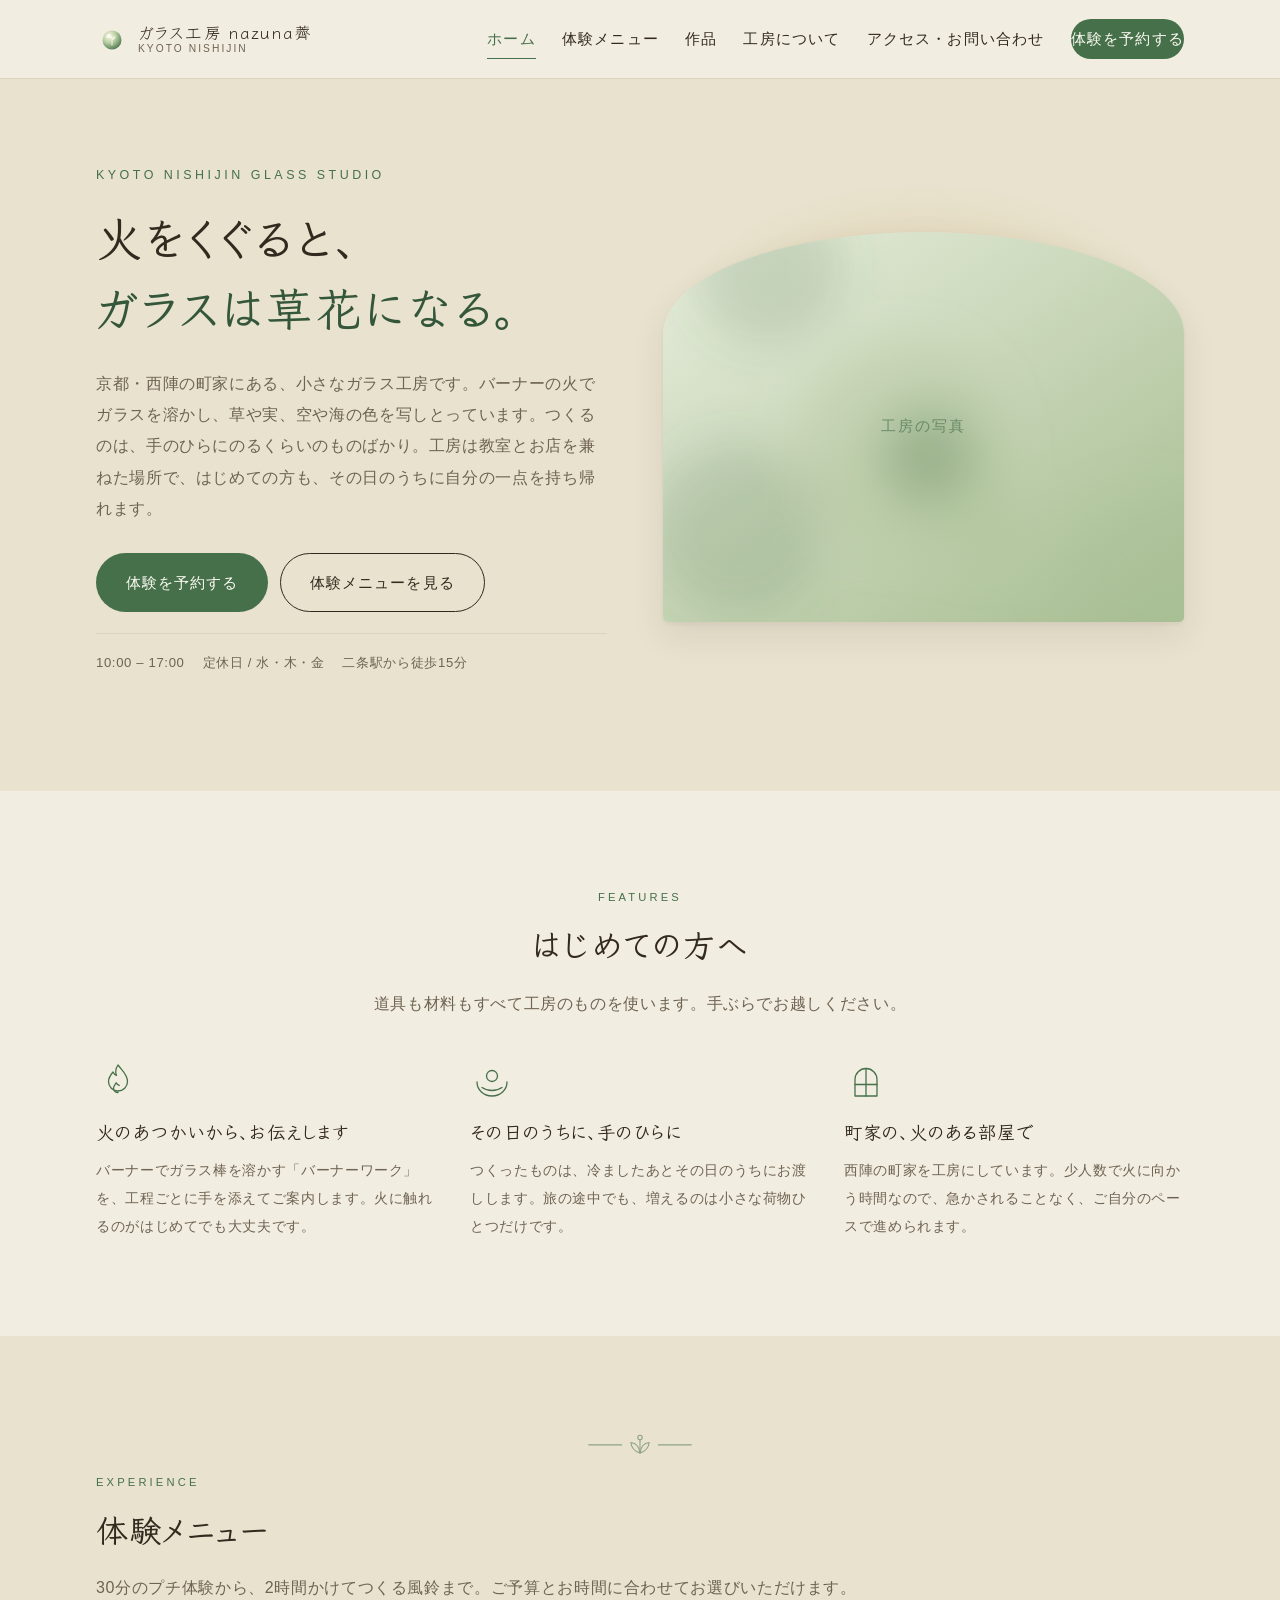
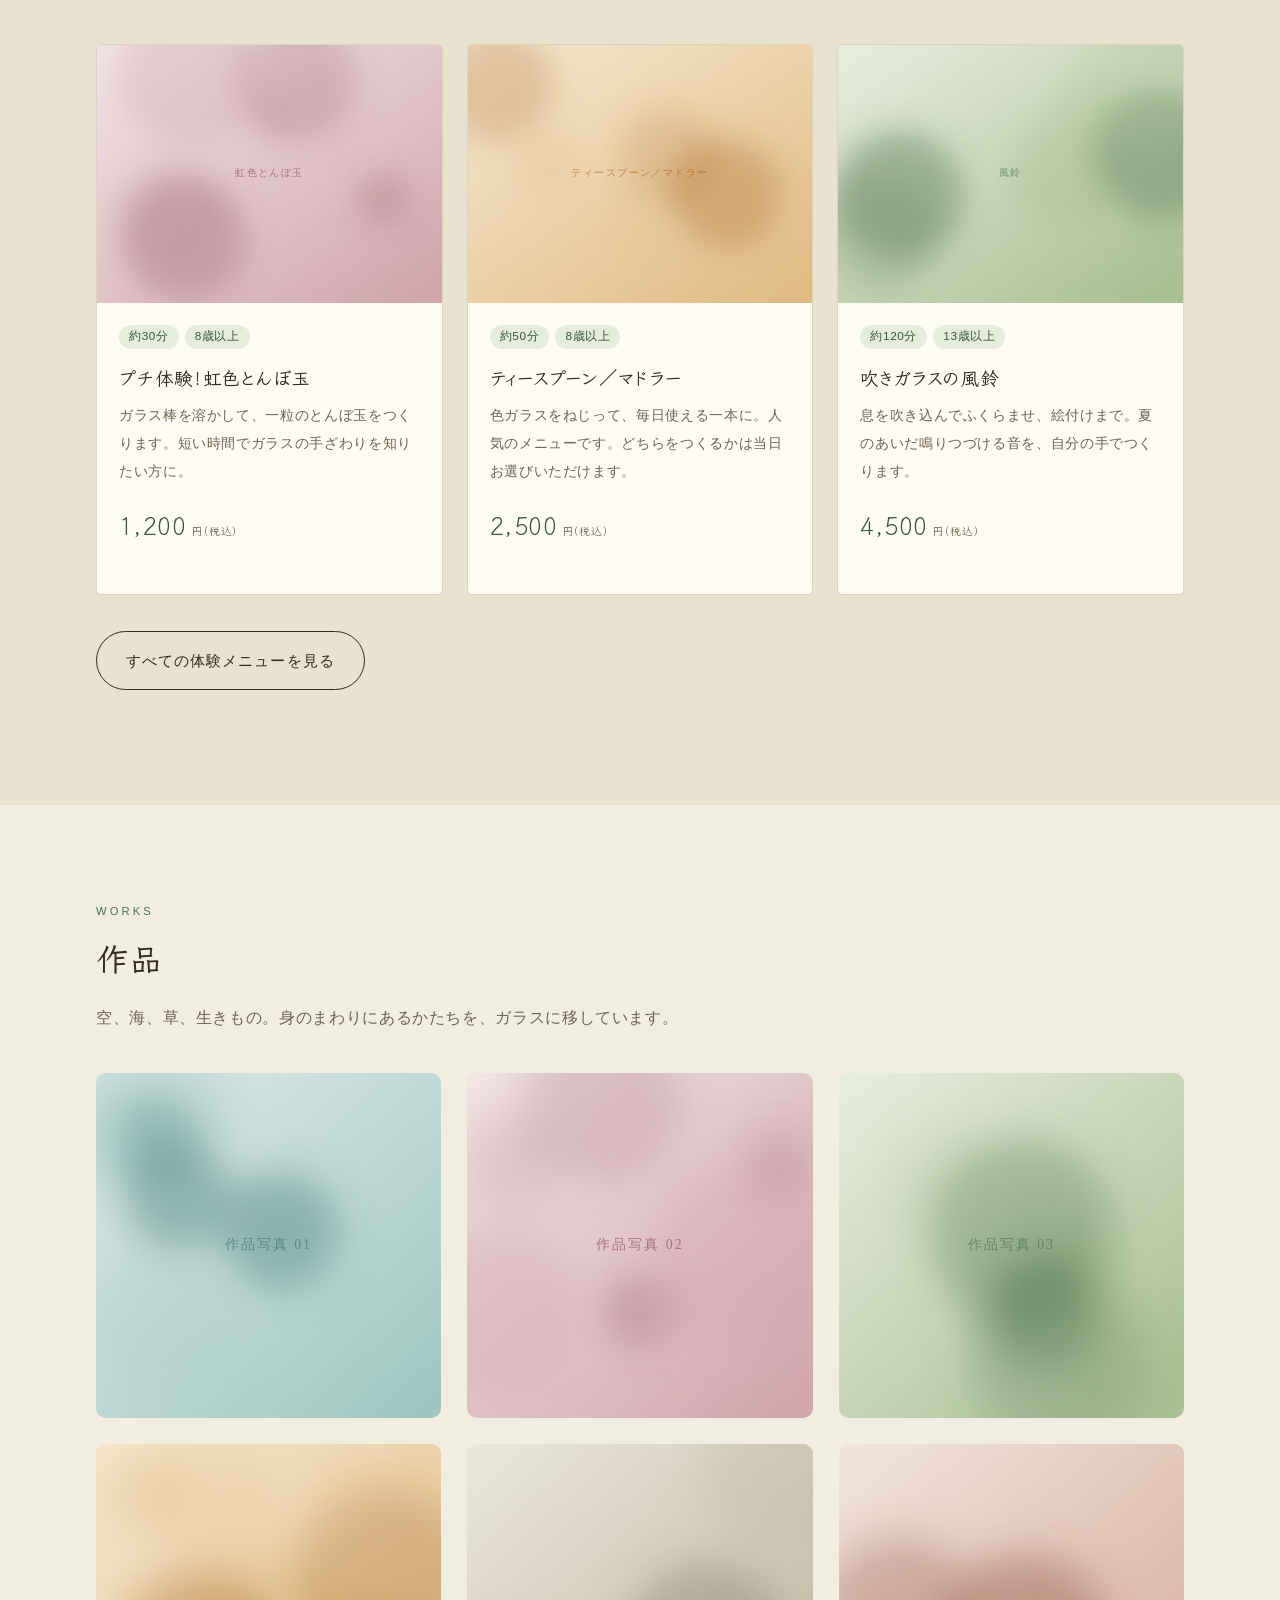
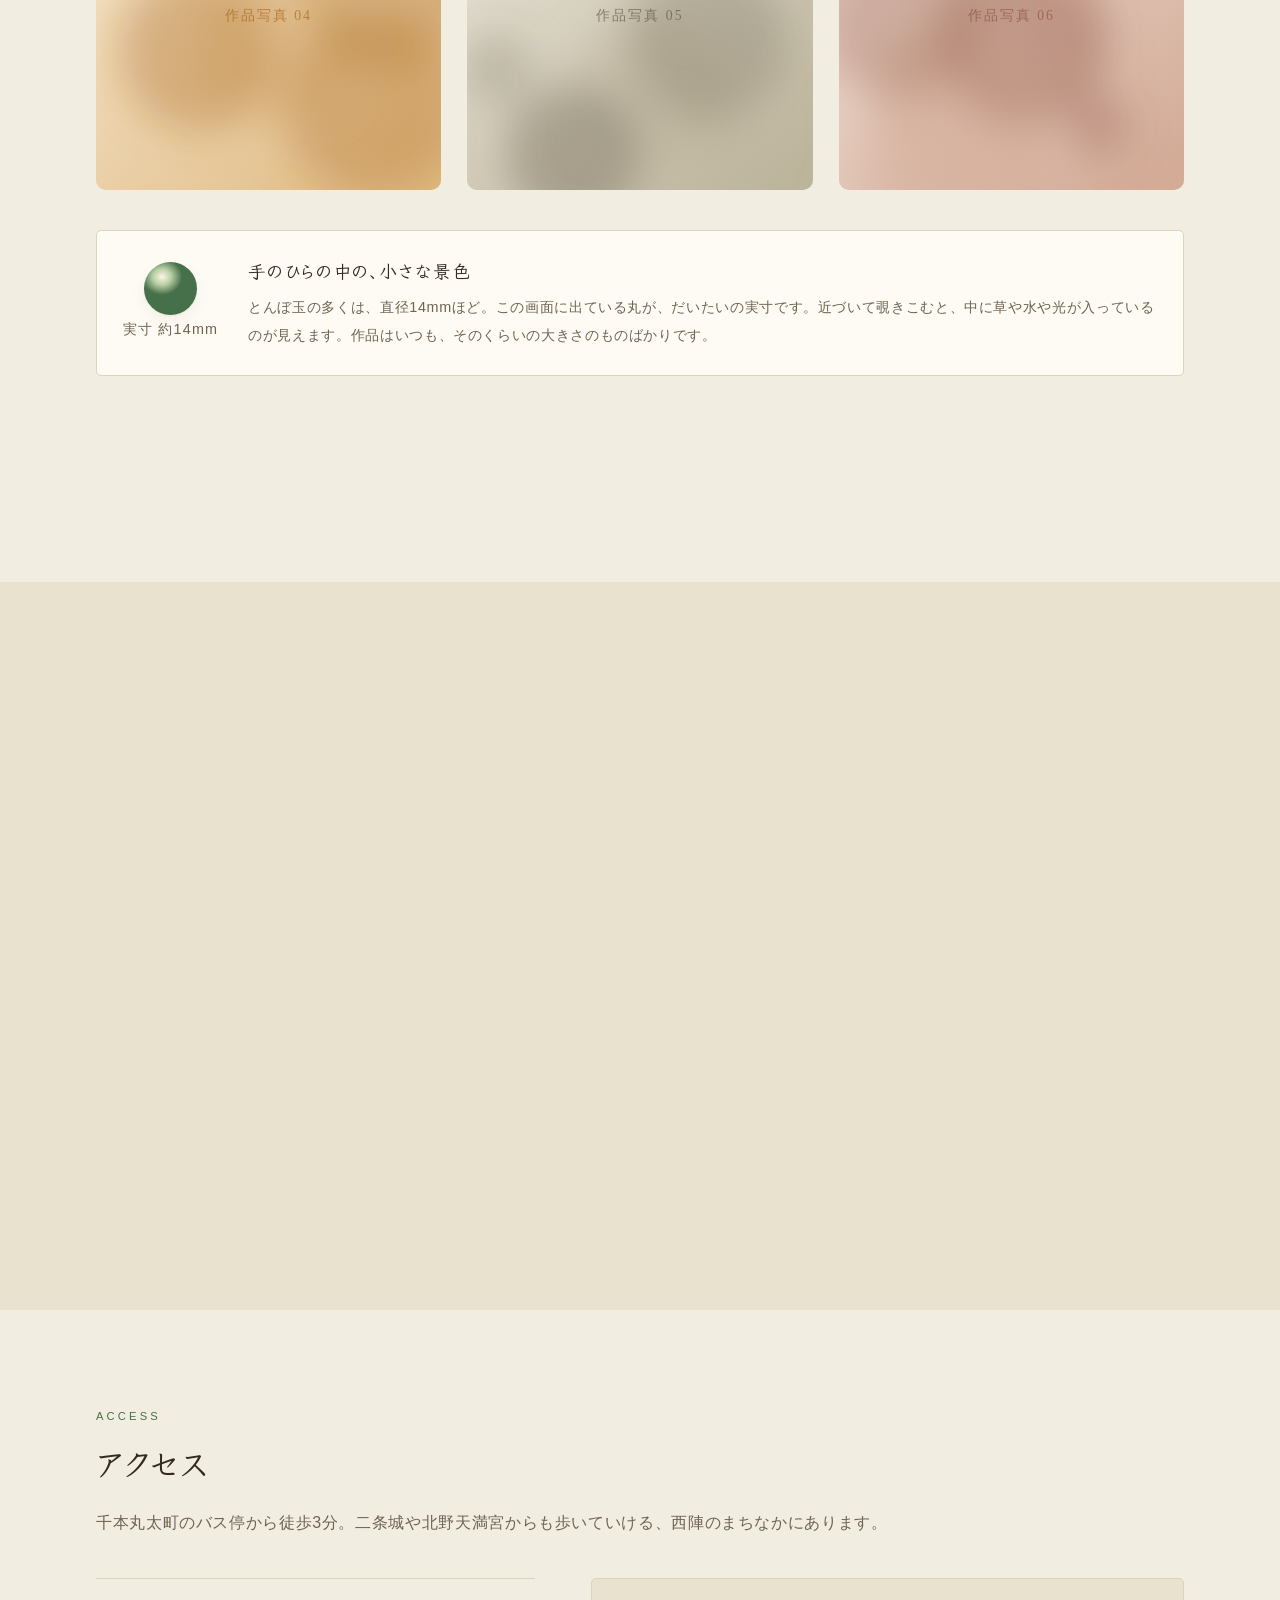
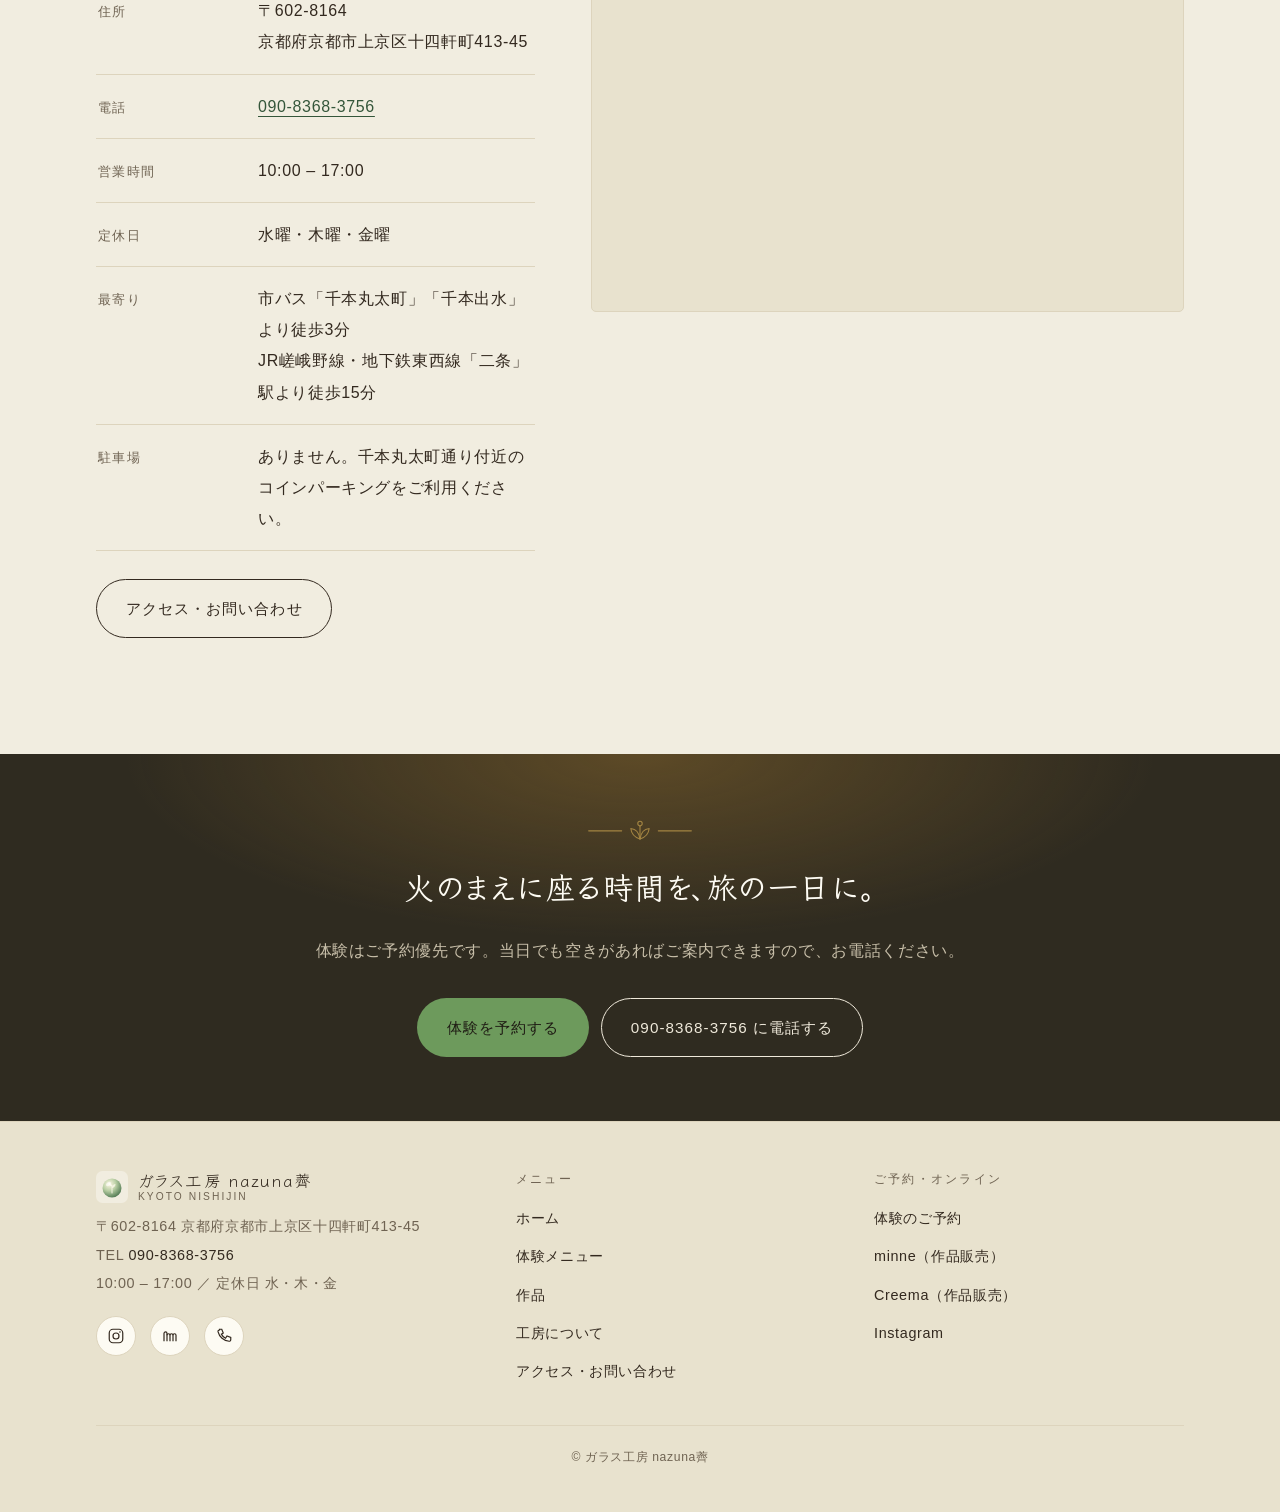
==== commit c233b85c: "デザインを「小さなものを、火のそばで」の方向に組み直した あたたかさと、店主の人柄が出る方向へ全面的に振り直した。  色： - 青緑を主役にしていたのをやめ、日かげの庭の緑（#46704a）を主役に、" ====
--- a/index.html
+++ b/index.html
@@ -13,11 +13,11 @@
 <meta property="og:url" content="https://example.com/">
 <meta property="og:image" content="https://example.com/assets/img/ogp.svg">
 <meta name="twitter:card" content="summary_large_image">
-<meta name="theme-color" content="#faf7f1">
+<meta name="theme-color" content="#f1ede0">
 <link rel="icon" href="assets/img/favicon.svg" type="image/svg+xml">
 <link rel="preconnect" href="https://fonts.googleapis.com">
 <link rel="preconnect" href="https://fonts.gstatic.com" crossorigin>
-<link href="https://fonts.googleapis.com/css2?family=Shippori+Mincho:wght@500;600&family=Zen+Kaku+Gothic+New:wght@400;500&display=swap" rel="stylesheet">
+<link href="https://fonts.googleapis.com/css2?family=Klee+One:wght@400;600&family=Zen+Kaku+Gothic+New:wght@400;500&display=swap" rel="stylesheet">
 <link rel="stylesheet" href="assets/css/style.css">
 <script type="application/ld+json">
 {
@@ -85,8 +85,8 @@
     <div class="wrap hero__inner">
       <div>
         <p class="hero__lead">KYOTO NISHIJIN GLASS STUDIO</p>
-        <h1 class="hero__title">火と息でつくる、<br><span class="em">草花のような</span>ガラス。</h1>
-        <p class="hero__text">京都・西陣の町家にある、小さなガラス工房です。バーナーでガラスを溶かし、空や海、草や生きものからかたちを写しとるように制作しています。工房は、教室とお店を兼ねた場所。はじめての方も、その日のうちに自分の一点を持ち帰れます。</p>
+        <h1 class="hero__title">火をくぐると、<br><span class="em">ガラスは草花になる。</span></h1>
+        <p class="hero__text">京都・西陣の町家にある、小さなガラス工房です。バーナーの火でガラスを溶かし、草や実、空や海の色を写しとっています。つくるのは、手のひらにのるくらいのものばかり。工房は教室とお店を兼ねた場所で、はじめての方も、その日のうちに自分の一点を持ち帰れます。</p>
         <div class="btn-row">
           <a class="btn btn--primary" href="https://select-type.com/rsv/?id=DoIrvfD4i6k&amp;c_id=263918&amp;w_flg=1" target="_blank" rel="noopener">体験を予約する</a>
           <a class="btn btn--ghost" href="experience.html">体験メニューを見る</a>
@@ -98,7 +98,9 @@
         </p>
       </div>
       <div class="hero__figure">
-        <img src="assets/img/hero.svg" alt="工房でガラスを制作している様子" width="1280" height="960" fetchpriority="high">
+        <div class="arch">
+          <img src="assets/img/hero.svg" alt="工房でガラスを制作している様子" width="1280" height="960" fetchpriority="high">
+        </div>
       </div>
     </div>
   </section>
@@ -112,18 +114,28 @@
       </div>
       <ul class="feature-grid reveal">
         <li class="feature">
-          <span class="feature__num">01</span>
-          <h3 class="feature__title">はじめてでも、本格的に</h3>
-          <p class="feature__text">バーナーでガラス棒を溶かす「バーナーワーク」を、工程ごとに手を添えてご案内します。経験がなくても、道具の持ち方からお伝えします。</p>
+          <svg class="feature__icon" viewBox="0 0 44 44" fill="none" stroke="currentColor" stroke-width="1.3" stroke-linecap="round" stroke-linejoin="round" aria-hidden="true">
+            <path d="M22 6c4.5 6 9.5 9.5 9.5 16.5a9.5 9.5 0 1 1-19 0c0-4 2-6.5 4.5-9.5 1 2 2 3 3.5 3.5C18.5 12 20 9 22 6z"/>
+            <path d="M22 33.5a4.5 4.5 0 0 1-4.5-4.5c0-2.2 1.8-3.4 2.7-5.2.9 1.4 1.8 2.1 3 2.6"/>
+          </svg>
+          <h3 class="feature__title">火のあつかいから、お伝えします</h3>
+          <p class="feature__text">バーナーでガラス棒を溶かす「バーナーワーク」を、工程ごとに手を添えてご案内します。火に触れるのがはじめてでも大丈夫です。</p>
         </li>
         <li class="feature">
-          <span class="feature__num">02</span>
-          <h3 class="feature__title">その日のうちに持ち帰れます</h3>
-          <p class="feature__text">つくった作品は、冷ましたあとその日のうちにお持ち帰りいただけます。旅の途中でも、荷物が増える心配だけで済みます。</p>
+          <svg class="feature__icon" viewBox="0 0 44 44" fill="none" stroke="currentColor" stroke-width="1.3" stroke-linecap="round" stroke-linejoin="round" aria-hidden="true">
+            <circle cx="22" cy="17" r="5.5"/>
+            <path d="M7 23c0 8 6.7 14 15 14s15-6 15-14"/>
+            <path d="M12 28.5c2.8 2 6 3 10 3s7.2-1 10-3"/>
+          </svg>
+          <h3 class="feature__title">その日のうちに、手のひらに</h3>
+          <p class="feature__text">つくったものは、冷ましたあとその日のうちにお渡しします。旅の途中でも、増えるのは小さな荷物ひとつだけです。</p>
         </li>
         <li class="feature">
-          <span class="feature__num">03</span>
-          <h3 class="feature__title">町家の工房で、少人数で</h3>
+          <svg class="feature__icon" viewBox="0 0 44 44" fill="none" stroke="currentColor" stroke-width="1.3" stroke-linecap="round" stroke-linejoin="round" aria-hidden="true">
+            <path d="M11 37V20.5a11 11 0 0 1 22 0V37z"/>
+            <path d="M22 9.5V37M11 25.5h22"/>
+          </svg>
+          <h3 class="feature__title">町家の、火のある部屋で</h3>
           <p class="feature__text">西陣の町家を工房にしています。少人数で火に向かう時間なので、急かされることなく、ご自分のペースで進められます。</p>
         </li>
       </ul>
@@ -133,7 +145,14 @@
   <section class="section section--alt" aria-labelledby="menu-title">
     <div class="wrap">
       <div class="section-head reveal">
-        <span class="section-head__en">EXPERIENCE</span>
+        <svg class="sprig" viewBox="0 0 120 26" fill="none" stroke="currentColor" stroke-width="1.2" stroke-linecap="round" stroke-linejoin="round" aria-hidden="true">
+        <path d="M4 14h36"/><path d="M116 14H80"/>
+        <path d="M60 23c-6-2-9.5-6-10-11.5 5.5.5 9 4.5 10 11.5z"/>
+        <path d="M60 23c6-2 9.5-6 10-11.5-5.5.5-9 4.5-10 11.5z"/>
+        <path d="M60 23V9"/>
+        <circle cx="60" cy="6" r="2.4"/>
+      </svg>
+        <span class="section-head__en" style="margin-top:1.4em;">EXPERIENCE</span>
         <h2 class="section-head__title" id="menu-title">体験メニュー</h2>
         <p class="section-head__text">30分のプチ体験から、2時間かけてつくる風鈴まで。ご予算とお時間に合わせてお選びいただけます。</p>
       </div>
@@ -185,14 +204,26 @@
         <li><figure><div class="gallery__frame"><img src="assets/img/work-05.svg" alt="ガラスの作品" width="800" height="800" loading="lazy"></div></figure></li>
         <li><figure><div class="gallery__frame"><img src="assets/img/work-06.svg" alt="ガラスの作品" width="800" height="800" loading="lazy"></div></figure></li>
       </ul>
-      <p class="btn-row reveal" style="margin-top:36px;"><a class="btn btn--ghost" href="works.html">作品をもっと見る</a></p>
+      <div class="lifesize reveal" style="margin-top:40px;">
+        <div class="lifesize__col">
+          <div class="lifesize__bead" aria-hidden="true"></div>
+          <p class="lifesize__cap">実寸 約14mm</p>
+        </div>
+        <div>
+          <h3>手のひらの中の、小さな景色</h3>
+          <p>とんぼ玉の多くは、直径14mmほど。この画面に出ている丸が、だいたいの実寸です。近づいて覗きこむと、中に草や水や光が入っているのが見えます。作品はいつも、そのくらいの大きさのものばかりです。</p>
+        </div>
+      </div>
+      <p class="btn-row reveal" style="margin-top:32px;"><a class="btn btn--ghost" href="works.html">作品をもっと見る</a></p>
     </div>
   </section>
 
   <section class="section section--alt" aria-labelledby="about-title">
     <div class="wrap profile">
       <div class="profile__figure reveal">
-        <img src="assets/img/studio.svg" alt="西陣の町家にある工房の外観" width="900" height="1100" loading="lazy">
+        <div class="arch">
+          <img src="assets/img/studio.svg" alt="西陣の町家にある工房の外観" width="900" height="1100" loading="lazy">
+        </div>
       </div>
       <div class="reveal">
         <div class="section-head">
@@ -200,7 +231,7 @@
           <h2 class="section-head__title" id="about-title">工房について</h2>
         </div>
         <p>2005年、京都・西陣の町家に工房を構えました。工房であり、お店であり、教室でもある小さな場所です。バーナーワークという、ガラス棒を火で溶かしてかたちにする技法で制作しています。</p>
-        <p>作品のテーマは、いつも自然のなかにあります。雨あがりの空の色、海の底の暗さ、名前を知らない草の実。ガラスは、その一瞬を閉じ込めたまま固まってくれる素材です。</p>
+        <p>作品のテーマは、いつも自然のなかにあります。雨あがりの空の色、海の底の暗さ、名前を知らない草の実。ガラスは、熱いあいだだけ言うことを聞いてくれて、冷めた瞬間に、その一瞬を閉じ込めたまま動かなくなります。</p>
         <p class="btn-row"><a class="btn btn--ghost" href="about.html">工房のことをもっと読む</a></p>
       </div>
     </div>
@@ -236,6 +267,13 @@
 
   <section class="cta-band">
     <div class="wrap wrap--narrow">
+      <svg class="sprig" viewBox="0 0 120 26" fill="none" stroke="currentColor" stroke-width="1.2" stroke-linecap="round" stroke-linejoin="round" aria-hidden="true">
+        <path d="M4 14h36"/><path d="M116 14H80"/>
+        <path d="M60 23c-6-2-9.5-6-10-11.5 5.5.5 9 4.5 10 11.5z"/>
+        <path d="M60 23c6-2 9.5-6 10-11.5-5.5.5-9 4.5-10 11.5z"/>
+        <path d="M60 23V9"/>
+        <circle cx="60" cy="6" r="2.4"/>
+      </svg>
       <h2>火のまえに座る時間を、旅の一日に。</h2>
       <p>体験はご予約優先です。当日でも空きがあればご案内できますので、お電話ください。</p>
       <div class="btn-row" style="justify-content:center;">
--- a/assets/css/style.css
+++ b/assets/css/style.css
@@ -2,34 +2,42 @@
 
 /* =========================================================
    ガラス工房 nazuna薺 — base stylesheet
-   Palette: 生成り（和紙）× 墨 × 瑠璃／翠（ガラスの色）
+
+   色：日かげの庭（緑）／火の色（琥珀）／土壁（生成り）
+   書体：見出しは手書きに近い Klee One、本文は Zen Kaku Gothic New
+   かたち：小さな窓のようなアーチを、写真の枠に使う
    ========================================================= */
 
 :root {
   /* color */
-  --c-bg:        #faf7f1;
-  --c-bg-alt:    #f2ece2;
-  --c-surface:   #ffffff;
-  --c-ink:       #2a2724;
-  --c-ink-soft:  #5d564e;
-  --c-line:      #e0d8cb;
-  --c-accent:    #2f6f78;   /* 翠瑠璃 */
-  --c-accent-dk: #235159;
-  --c-accent-lt: #e6f0f0;
-  --c-amber:     #c08a3e;   /* 炎の色 */
+  --c-bg:        #f1ede0;   /* 生成りの壁 */
+  --c-bg-alt:    #e8e2ce;   /* 日なたの土壁 */
+  --c-surface:   #fdfbf3;
+  --c-ink:       #33291f;   /* 焦茶 */
+  --c-ink-soft:  #6f6352;
+  --c-line:      #ddd4bd;
+  --c-accent:    #46704a;   /* 苔の緑 */
+  --c-accent-dk: #34563a;
+  --c-accent-lt: #e6ecdb;
+  --c-amber:     #b5761f;   /* 火の色 */
+  --c-amber-lt:  #f6e9cf;
+  --c-glass:     #5f9b95;   /* ガラスの水色 */
+  --c-dusk:      #2f2b20;   /* 夕方の工房 */
 
   /* type */
-  --f-serif: "Shippori Mincho", "Hiragino Mincho ProN", "Yu Mincho", "Noto Serif JP", serif;
-  --f-sans:  "Zen Kaku Gothic New", "Hiragino Sans", "Noto Sans JP", "Yu Gothic", sans-serif;
+  --f-display: "Klee One", "Hiragino Mincho ProN", "Yu Mincho", serif;
+  --f-body:    "Zen Kaku Gothic New", "Hiragino Sans", "Yu Gothic", sans-serif;
 
   /* layout */
   --w-max: 1120px;
   --gutter: 16px;
   --header-h: 64px;
 
-  --shadow-s: 0 1px 2px rgba(42, 39, 36, .06), 0 4px 12px rgba(42, 39, 36, .05);
-  --shadow-m: 0 2px 4px rgba(42, 39, 36, .06), 0 12px 32px rgba(42, 39, 36, .08);
-  --radius: 4px;
+  --shadow-s: 0 1px 2px rgba(51, 41, 31, .05), 0 6px 16px rgba(51, 41, 31, .05);
+  --shadow-m: 0 2px 4px rgba(51, 41, 31, .05), 0 14px 34px rgba(51, 41, 31, .09);
+  --radius: 5px;
+  /* 小さな窓のかたち */
+  --arch: 50% 50% var(--radius) var(--radius) / 26% 26% var(--radius) var(--radius);
 }
 
 /* ---------- reset ---------- */
@@ -41,9 +49,9 @@
   margin: 0;
   background: var(--c-bg);
   color: var(--c-ink);
-  font-family: var(--f-sans);
+  font-family: var(--f-body);
   font-size: 16px;
-  line-height: 1.9;
+  line-height: 1.95;
   letter-spacing: .04em;
   font-feature-settings: "palt" 1;
   overflow-wrap: break-word;
@@ -52,16 +60,16 @@
 img, svg { max-width: 100%; height: auto; display: block; }
 a { color: var(--c-accent-dk); text-underline-offset: .25em; }
 a:hover { color: var(--c-accent); }
-h1, h2, h3, h4 { font-family: var(--f-serif); font-weight: 600; line-height: 1.5; letter-spacing: .06em; margin: 0; }
+h1, h2, h3, h4 {
+  font-family: var(--f-display); font-weight: 600;
+  line-height: 1.55; letter-spacing: .05em; margin: 0;
+  text-wrap: balance;
+}
 p { margin: 0 0 1.2em; }
 ul, ol { margin: 0 0 1.2em; padding-left: 1.3em; }
 dl { margin: 0; }
 
-:focus-visible {
-  outline: 2px solid var(--c-accent);
-  outline-offset: 3px;
-  border-radius: 2px;
-}
+:focus-visible { outline: 2px solid var(--c-accent); outline-offset: 3px; border-radius: 2px; }
 
 /* 固定ヘッダーの下に見出しが隠れないように */
 [id] { scroll-margin-top: calc(var(--header-h) + 16px); }
@@ -81,10 +89,14 @@
 }
 .skip-link:focus { translate: -50% 0; color: #fff; }
 
+/* 草の絵（章の切れ目に置く） */
+.sprig { display: block; margin: 0 auto; width: 110px; color: var(--c-accent); opacity: .55; }
+.sprig--sm { width: 74px; }
+
 /* ---------- header ---------- */
 .site-header {
   position: sticky; top: 0; z-index: 50;
-  background: rgba(250, 247, 241, .92);
+  background: rgba(241, 237, 224, .93);
   backdrop-filter: blur(8px);
   border-bottom: 1px solid var(--c-line);
 }
@@ -93,10 +105,10 @@
   gap: 16px; min-height: var(--header-h);
 }
 .brand { display: inline-flex; align-items: center; gap: 10px; text-decoration: none; color: inherit; }
-.brand__mark { width: 30px; height: 30px; flex: none; }
+.brand__mark { width: 32px; height: 32px; flex: none; }
 .brand__text { display: flex; flex-direction: column; line-height: 1.25; }
-.brand__name { font-family: var(--f-serif); font-size: 1.02rem; letter-spacing: .08em; }
-.brand__sub { font-size: .66rem; letter-spacing: .18em; color: var(--c-ink-soft); }
+.brand__name { font-family: var(--f-display); font-size: 1.04rem; letter-spacing: .07em; }
+.brand__sub { font-size: .64rem; letter-spacing: .2em; color: var(--c-ink-soft); }
 
 .nav-toggle {
   display: inline-flex; flex-direction: column; justify-content: center; gap: 5px;
@@ -112,13 +124,10 @@
 .nav-toggle[aria-expanded="true"] span:nth-child(3) { translate: 0 -6.5px; rotate: -45deg; }
 
 .site-nav ul { list-style: none; margin: 0; padding: 0; }
-.site-nav a {
-  display: block; text-decoration: none; color: var(--c-ink);
-  font-size: .93rem; letter-spacing: .1em;
-}
+.site-nav a { display: block; text-decoration: none; color: var(--c-ink); font-size: .93rem; letter-spacing: .08em; }
 .site-nav a[aria-current="page"] { color: var(--c-accent); }
 .nav-cta {
-  display: inline-block; background: var(--c-accent); color: #fff !important;
+  display: inline-block; background: var(--c-accent); color: #fdfbf3 !important;
   padding: .55em 1.3em; border-radius: 999px; font-size: .88rem;
   transition: background .2s ease;
 }
@@ -128,8 +137,7 @@
   .site-nav {
     position: absolute; inset: var(--header-h) 0 auto 0;
     background: var(--c-bg); border-bottom: 1px solid var(--c-line);
-    box-shadow: var(--shadow-m);
-    display: none;
+    box-shadow: var(--shadow-m); display: none;
   }
   .site-nav[data-open="true"] { display: block; }
   .site-nav ul { padding: 8px var(--gutter) 24px; }
@@ -139,7 +147,7 @@
   .site-nav li:has(.nav-cta) { border-top: 0; }
 }
 @media (min-width: 900px) {
-  :root { --header-h: 76px; }
+  :root { --header-h: 78px; }
   .nav-toggle { display: none; }
   .site-nav ul { display: flex; align-items: center; gap: 26px; }
   .site-nav a { padding: .4em 0; position: relative; }
@@ -152,39 +160,50 @@
   .site-nav a[aria-current="page"]::after { scale: 1 1; }
 }
 
+/* ---------- 窓のかたち ---------- */
+.arch { border-radius: var(--arch); overflow: hidden; }
+.arch img { width: 100%; height: 100%; object-fit: cover; }
+
 /* ---------- hero ---------- */
 .hero { position: relative; background: var(--c-bg-alt); overflow: hidden; }
-.hero__inner {
-  display: grid; gap: 28px; align-items: center;
-  padding-block: 48px 56px;
-}
-.hero__lead { font-size: .8rem; letter-spacing: .3em; color: var(--c-accent); margin-bottom: 1.2em; }
-.hero__title { font-size: clamp(1.7rem, 5vw, 2.6rem); line-height: 1.45; margin-bottom: .6em; }
-@media (min-width: 1200px) { .hero__title { font-size: 2.9rem; } }
+.hero__inner { display: grid; gap: 30px; align-items: center; padding-block: 48px 60px; }
+.hero__lead { font-size: .78rem; letter-spacing: .28em; color: var(--c-accent); margin-bottom: 1.1em; }
+.hero__title { font-size: clamp(1.7rem, 5vw, 2.6rem); line-height: 1.5; margin-bottom: .6em; }
 .hero__title .em { color: var(--c-accent-dk); }
 .hero__text { color: var(--c-ink-soft); margin-bottom: 1.8em; }
 .hero__figure { position: relative; }
-.hero__figure img { border-radius: var(--radius); box-shadow: var(--shadow-m); width: 100%; }
+.hero__figure .arch { box-shadow: var(--shadow-m); }
+/* 窓のむこうの灯り */
+.hero__figure::before {
+  content: ""; position: absolute; inset: -14% -8% 10% -8%;
+  background: radial-gradient(60% 55% at 50% 42%, rgba(200, 150, 60, .34), rgba(200, 150, 60, 0) 70%);
+  filter: blur(8px); z-index: 0; pointer-events: none;
+  animation: lamp 9s ease-in-out infinite;
+}
+.hero__figure .arch { position: relative; z-index: 1; }
+@keyframes lamp { 0%, 100% { opacity: .75; } 50% { opacity: 1; } }
+
 .hero__meta {
   display: flex; flex-wrap: wrap; gap: 8px 18px;
   font-size: .82rem; color: var(--c-ink-soft); margin-top: 1.6em;
   padding-top: 1.2em; border-top: 1px solid var(--c-line);
 }
+@media (min-width: 1200px) { .hero__title { font-size: 2.9rem; } }
 @media (min-width: 900px) {
-  .hero__inner { grid-template-columns: 1fr 1.05fr; gap: 56px; padding-block: 80px 96px; }
+  .hero__inner { grid-template-columns: 1fr 1.02fr; gap: 56px; padding-block: 84px 100px; }
 }
 
 /* ---------- buttons ---------- */
 .btn {
   display: inline-flex; align-items: center; justify-content: center; gap: .6em;
   padding: .9em 1.9em; border-radius: 999px;
-  font-size: .95rem; letter-spacing: .08em; text-decoration: none;
+  font-size: .95rem; letter-spacing: .07em; text-decoration: none;
   border: 1px solid transparent; cursor: pointer;
   transition: background .2s ease, color .2s ease, border-color .2s ease, translate .2s ease;
 }
 .btn:hover { translate: 0 -2px; }
-.btn--primary { background: var(--c-accent); color: #fff; }
-.btn--primary:hover { background: var(--c-accent-dk); color: #fff; }
+.btn--primary { background: var(--c-accent); color: #fdfbf3; }
+.btn--primary:hover { background: var(--c-accent-dk); color: #fdfbf3; }
 .btn--ghost { border-color: var(--c-ink); color: var(--c-ink); }
 .btn--ghost:hover { background: var(--c-ink); color: var(--c-bg); }
 .btn-row { display: flex; flex-wrap: wrap; gap: 12px; }
@@ -197,13 +216,13 @@
 
 .section-head { margin-bottom: 40px; }
 .section-head--center { text-align: center; }
-.section-head__en { display: block; font-size: .72rem; letter-spacing: .3em; color: var(--c-accent); margin-bottom: .9em; }
+.section-head__en { display: block; font-size: .7rem; letter-spacing: .28em; color: var(--c-accent); margin-bottom: .9em; }
 .section-head__title { font-size: clamp(1.4rem, 3.6vw, 2rem); }
 .section-head__text { color: var(--c-ink-soft); margin-top: 1.2em; margin-bottom: 0; }
 
 /* ---------- page header ---------- */
 .page-head { background: var(--c-bg-alt); padding-block: 44px 48px; border-bottom: 1px solid var(--c-line); }
-.page-head__en { display: block; font-size: .72rem; letter-spacing: .3em; color: var(--c-accent); margin-bottom: .8em; }
+.page-head__en { display: block; font-size: .7rem; letter-spacing: .28em; color: var(--c-accent); margin-bottom: .8em; }
 .page-head__title { font-size: clamp(1.6rem, 5vw, 2.4rem); }
 .page-head__text { color: var(--c-ink-soft); margin: 1.2em 0 0; max-width: 62ch; }
 @media (min-width: 900px) { .page-head { padding-block: 72px 76px; } }
@@ -213,7 +232,7 @@
 .breadcrumb li + li::before { content: "／"; margin-right: .5em; color: var(--c-line); }
 
 /* ---------- cards ---------- */
-.card-grid { display: grid; gap: 22px; grid-template-columns: 1fr; list-style: none; margin: 0; padding: 0; }
+.card-grid { display: grid; gap: 24px; grid-template-columns: 1fr; list-style: none; margin: 0; padding: 0; }
 @media (min-width: 640px) { .card-grid { grid-template-columns: repeat(2, 1fr); } }
 @media (min-width: 960px) { .card-grid--3 { grid-template-columns: repeat(3, 1fr); } }
 
@@ -221,31 +240,31 @@
   display: flex; flex-direction: column; height: 100%;
   background: var(--c-surface); border: 1px solid var(--c-line);
   border-radius: var(--radius); overflow: hidden;
-  transition: box-shadow .25s ease, translate .25s ease;
-}
-.card:hover { box-shadow: var(--shadow-m); translate: 0 -3px; }
+  transition: box-shadow .25s ease, translate .25s ease, border-color .25s ease;
+}
+.card:hover { box-shadow: var(--shadow-m); translate: 0 -3px; border-color: #cfc4a7; }
 .card__media { aspect-ratio: 4 / 3; background: var(--c-bg-alt); }
 .card__media img { width: 100%; height: 100%; object-fit: cover; }
-.card__body { padding: 20px 20px 24px; display: flex; flex-direction: column; flex: 1; }
-.card__title { font-size: 1.12rem; margin-bottom: .5em; }
+.card__body { padding: 22px 22px 26px; display: flex; flex-direction: column; flex: 1; }
+.card__title { font-size: 1.14rem; margin-bottom: .5em; }
 .card__text { font-size: .9rem; color: var(--c-ink-soft); margin-bottom: 1.2em; }
 .card__foot { margin-top: auto; }
 
 .tag-row { display: flex; flex-wrap: wrap; gap: 6px; margin: 0 0 14px; padding: 0; list-style: none; }
 .tag {
-  font-size: .74rem; letter-spacing: .06em; line-height: 1.7;
-  padding: .15em .8em; border-radius: 999px;
+  font-size: .74rem; letter-spacing: .05em; line-height: 1.8;
+  padding: .12em .85em; border-radius: 999px;
   background: var(--c-accent-lt); color: var(--c-accent-dk);
 }
-.tag--amber { background: #f7eddc; color: #8a5f22; }
-
-.price { font-family: var(--f-serif); font-size: 1.5rem; color: var(--c-accent-dk); letter-spacing: .02em; }
+.tag--amber { background: var(--c-amber-lt); color: #8b5a14; }
+
+.price { font-family: var(--f-display); font-size: 1.5rem; color: var(--c-accent-dk); letter-spacing: .02em; font-variant-numeric: tabular-nums; }
 .price small { font-size: .7rem; letter-spacing: .08em; color: var(--c-ink-soft); margin-left: .4em; }
 
 /* ---------- feature list ---------- */
-.feature-grid { display: grid; gap: 30px; grid-template-columns: 1fr; list-style: none; margin: 0; padding: 0; }
+.feature-grid { display: grid; gap: 34px; grid-template-columns: 1fr; list-style: none; margin: 0; padding: 0; }
 @media (min-width: 760px) { .feature-grid { grid-template-columns: repeat(3, 1fr); } }
-.feature__num { font-family: var(--f-serif); font-size: .78rem; letter-spacing: .24em; color: var(--c-accent); display: block; margin-bottom: .9em; }
+.feature__icon { width: 44px; height: 44px; color: var(--c-accent); margin-bottom: 14px; }
 .feature__title { font-size: 1.14rem; margin-bottom: .6em; }
 .feature__text { font-size: .9rem; color: var(--c-ink-soft); margin: 0; }
 
@@ -253,50 +272,73 @@
 .steps { list-style: none; margin: 0; padding: 0; counter-reset: step; }
 .steps li { position: relative; padding: 0 0 32px 56px; counter-increment: step; }
 .steps li::before {
-  content: counter(step, decimal-leading-zero);
-  position: absolute; left: 0; top: 0;
-  width: 38px; height: 38px; border-radius: 50%;
+  content: counter(step);
+  position: absolute; left: 0; top: 2px;
+  width: 36px; height: 36px; border-radius: 50%;
   display: grid; place-items: center;
   background: var(--c-surface); border: 1px solid var(--c-accent);
-  color: var(--c-accent-dk); font-family: var(--f-serif); font-size: .84rem;
+  color: var(--c-accent-dk); font-family: var(--f-display); font-size: .9rem;
 }
 .steps li:not(:last-child)::after {
-  content: ""; position: absolute; left: 19px; top: 44px; bottom: 6px;
+  content: ""; position: absolute; left: 18px; top: 44px; bottom: 6px;
   width: 1px; background: var(--c-line);
 }
 .steps h3 { font-size: 1.05rem; margin-bottom: .4em; }
 .steps p { font-size: .9rem; color: var(--c-ink-soft); margin: 0; }
 
 /* ---------- gallery ---------- */
-.gallery { display: grid; gap: 14px; grid-template-columns: repeat(2, 1fr); list-style: none; margin: 0; padding: 0; }
-@media (min-width: 760px) { .gallery { grid-template-columns: repeat(3, 1fr); gap: 20px; } }
+.gallery { display: grid; gap: 18px; grid-template-columns: repeat(2, 1fr); list-style: none; margin: 0; padding: 0; }
+@media (min-width: 760px) { .gallery { grid-template-columns: repeat(3, 1fr); gap: 26px; } }
 .gallery figure { margin: 0; }
-.gallery img {
-  width: 100%; aspect-ratio: 1 / 1; object-fit: cover;
-  border-radius: var(--radius); background: var(--c-bg-alt);
-  transition: scale .4s ease;
-}
-.gallery figure:hover img { scale: 1.03; }
-.gallery figcaption { font-size: .8rem; color: var(--c-ink-soft); margin-top: .7em; }
-.gallery__frame { overflow: hidden; border-radius: var(--radius); }
+.gallery__frame { overflow: hidden; border-radius: 10px; background: var(--c-bg-alt); }
+.gallery img { width: 100%; aspect-ratio: 1 / 1; object-fit: cover; transition: scale .5s ease; }
+.gallery figure:hover img { scale: 1.04; }
+.gallery figcaption { font-size: .82rem; color: var(--c-ink-soft); margin-top: .8em; text-align: center; }
+.gallery figcaption b { font-family: var(--f-display); font-weight: 600; color: var(--c-ink); display: block; }
+
+/* ---------- 実寸 ---------- */
+.lifesize {
+  display: grid; gap: 20px; align-items: center;
+  background: var(--c-surface); border: 1px solid var(--c-line);
+  border-radius: var(--radius); padding: 26px;
+}
+@media (min-width: 640px) { .lifesize { grid-template-columns: auto 1fr; gap: 30px; } }
+.lifesize__bead {
+  width: 14mm; height: 14mm; border-radius: 50%; justify-self: center;
+  background: radial-gradient(38% 34% at 34% 28%, #fdf6e4 0%, #b9cfa4 45%, #46704a 100%);
+  box-shadow: var(--shadow-s);
+}
+.lifesize__scale { display: block; margin: 10px auto 0; width: 14mm; color: var(--c-ink-soft); }
+.lifesize h3 { font-size: 1.1rem; margin-bottom: .5em; }
+.lifesize p { font-size: .9rem; color: var(--c-ink-soft); margin: 0; }
+
+/* ---------- 店主のこと ---------- */
+.keeper { display: grid; gap: 28px; align-items: start; }
+@media (min-width: 760px) { .keeper { grid-template-columns: 220px 1fr; gap: 44px; } }
+.keeper__figure { border-radius: var(--arch); overflow: hidden; box-shadow: var(--shadow-s); }
+.keeper__figure img { width: 100%; aspect-ratio: 1 / 1; object-fit: cover; }
+.keeper h2 { font-size: clamp(1.3rem, 3.2vw, 1.7rem); margin-bottom: .8em; }
+.likes { display: flex; flex-wrap: wrap; gap: 8px; list-style: none; margin: 1.4em 0 0; padding: 0; }
+.likes li {
+  font-size: .82rem; line-height: 1.9; padding: .1em .95em;
+  border: 1px solid var(--c-line); border-radius: 999px; background: var(--c-surface);
+}
+.likes li::before { content: "＋ "; color: var(--c-accent); }
 
 /* ---------- info table ---------- */
 .info-list { display: grid; gap: 0; border-top: 1px solid var(--c-line); }
-.info-list > div {
-  display: grid; gap: 4px 24px; padding: 16px 2px;
-  border-bottom: 1px solid var(--c-line);
-}
+.info-list > div { display: grid; gap: 4px 24px; padding: 16px 2px; border-bottom: 1px solid var(--c-line); }
 .info-list dt { font-size: .84rem; letter-spacing: .1em; color: var(--c-ink-soft); }
 .info-list dd { margin: 0; }
 @media (min-width: 640px) { .info-list > div { grid-template-columns: 8.5em 1fr; align-items: baseline; } }
 
 /* ---------- notice ---------- */
 .notice {
-  background: var(--c-accent-lt); border-left: 3px solid var(--c-accent);
+  background: var(--c-amber-lt); border-left: 3px solid var(--c-amber);
   padding: 20px 22px; border-radius: 0 var(--radius) var(--radius) 0;
 }
 .notice h3 { font-size: 1rem; margin-bottom: .5em; }
-.notice ul { margin: 0; padding-left: 1.2em; font-size: .88rem; color: var(--c-ink-soft); }
+.notice ul { margin: 0; padding-left: 1.2em; font-size: .88rem; color: #6a5227; }
 .notice li + li { margin-top: .4em; }
 
 /* ---------- faq ---------- */
@@ -304,7 +346,7 @@
 .faq details { border-bottom: 1px solid var(--c-line); }
 .faq summary {
   cursor: pointer; list-style: none; padding: 20px 36px 20px 2px; position: relative;
-  font-family: var(--f-serif); font-size: 1.02rem;
+  font-family: var(--f-display); font-size: 1.04rem;
 }
 .faq summary::-webkit-details-marker { display: none; }
 .faq summary::after {
@@ -317,21 +359,30 @@
 .faq .faq__body { padding: 0 2px 22px; font-size: .92rem; color: var(--c-ink-soft); }
 .faq .faq__body p:last-child { margin-bottom: 0; }
 
-/* ---------- quote / profile ---------- */
+/* ---------- profile / history ---------- */
 .profile { display: grid; gap: 32px; align-items: start; }
 @media (min-width: 860px) { .profile { grid-template-columns: 0.85fr 1.15fr; gap: 56px; } }
-.profile__figure img { border-radius: var(--radius); box-shadow: var(--shadow-s); }
+.profile__figure .arch { box-shadow: var(--shadow-s); }
 .history { list-style: none; margin: 0; padding: 0; border-top: 1px solid var(--c-line); }
 .history li { display: grid; gap: 2px 24px; padding: 14px 2px; border-bottom: 1px solid var(--c-line); font-size: .92rem; }
-.history b { font-family: var(--f-serif); font-weight: 600; color: var(--c-accent-dk); letter-spacing: .06em; }
+.history b { font-family: var(--f-display); font-weight: 600; color: var(--c-accent-dk); letter-spacing: .06em; font-variant-numeric: tabular-nums; }
 @media (min-width: 640px) { .history li { grid-template-columns: 6em 1fr; } }
 
 /* ---------- cta band ---------- */
-.cta-band { background: var(--c-ink); color: #f3efe8; text-align: center; padding-block: 60px; }
-.cta-band h2 { font-size: clamp(1.3rem, 4vw, 1.9rem); margin-bottom: .8em; color: #fff; }
-.cta-band p { color: #cfc7bb; margin-bottom: 2em; }
-.cta-band .btn--ghost { border-color: #f3efe8; color: #f3efe8; }
-.cta-band .btn--ghost:hover { background: #f3efe8; color: var(--c-ink); }
+.cta-band {
+  position: relative; text-align: center; padding-block: 64px;
+  background:
+    radial-gradient(56% 70% at 50% 0%, rgba(199, 145, 54, .3), rgba(199, 145, 54, 0) 72%),
+    var(--c-dusk);
+  color: #f0eadb;
+}
+.cta-band h2 { font-size: clamp(1.3rem, 4vw, 1.9rem); margin-bottom: .8em; color: #fdfbf3; }
+.cta-band p { color: #c8bfa9; margin-bottom: 2em; }
+.cta-band .sprig { color: #c8a24f; opacity: .7; margin-bottom: 22px; }
+.cta-band .btn--primary { background: #6d9a5c; color: #1f1c14; }
+.cta-band .btn--primary:hover { background: #82ad6f; color: #1f1c14; }
+.cta-band .btn--ghost { border-color: #efe9da; color: #efe9da; }
+.cta-band .btn--ghost:hover { background: #efe9da; color: var(--c-dusk); }
 
 /* ---------- map ---------- */
 .map-frame {
@@ -345,7 +396,7 @@
 .site-footer { background: var(--c-bg-alt); border-top: 1px solid var(--c-line); padding-block: 48px 28px; font-size: .9rem; }
 .site-footer__grid { display: grid; gap: 32px; }
 @media (min-width: 860px) { .site-footer__grid { grid-template-columns: 1.2fr 1fr 1fr; gap: 48px; } }
-.site-footer h2 { font-size: .8rem; letter-spacing: .2em; color: var(--c-ink-soft); margin-bottom: 1.2em; font-family: var(--f-sans); font-weight: 600; }
+.site-footer h2 { font-size: .78rem; letter-spacing: .18em; color: var(--c-ink-soft); margin-bottom: 1.2em; font-family: var(--f-body); font-weight: 500; }
 .site-footer ul { list-style: none; margin: 0; padding: 0; }
 .site-footer li + li { margin-top: .7em; }
 .site-footer a { color: var(--c-ink); text-decoration: none; }
@@ -362,10 +413,14 @@
 .copyright { margin-top: 40px; padding-top: 20px; border-top: 1px solid var(--c-line); font-size: .76rem; color: var(--c-ink-soft); text-align: center; }
 
 /* ---------- reveal on scroll ---------- */
-.reveal { opacity: 0; translate: 0 18px; transition: opacity .7s ease, translate .7s ease; }
+.reveal { opacity: 0; translate: 0 18px; transition: opacity .8s ease, translate .8s ease; }
 .reveal.is-visible { opacity: 1; translate: 0 0; }
 @media (prefers-reduced-motion: reduce) {
   .reveal { opacity: 1; translate: none; transition: none; }
   .btn:hover, .card:hover { translate: none; }
   .gallery figure:hover img { scale: 1; }
-}
+  .hero__figure::before { animation: none; }
+}
+
+.lifesize__cap { font-size: .74rem; letter-spacing: .08em; color: var(--c-ink-soft); text-align: center; margin: .8em 0 0; }
+.lifesize__col { display: grid; justify-items: center; }
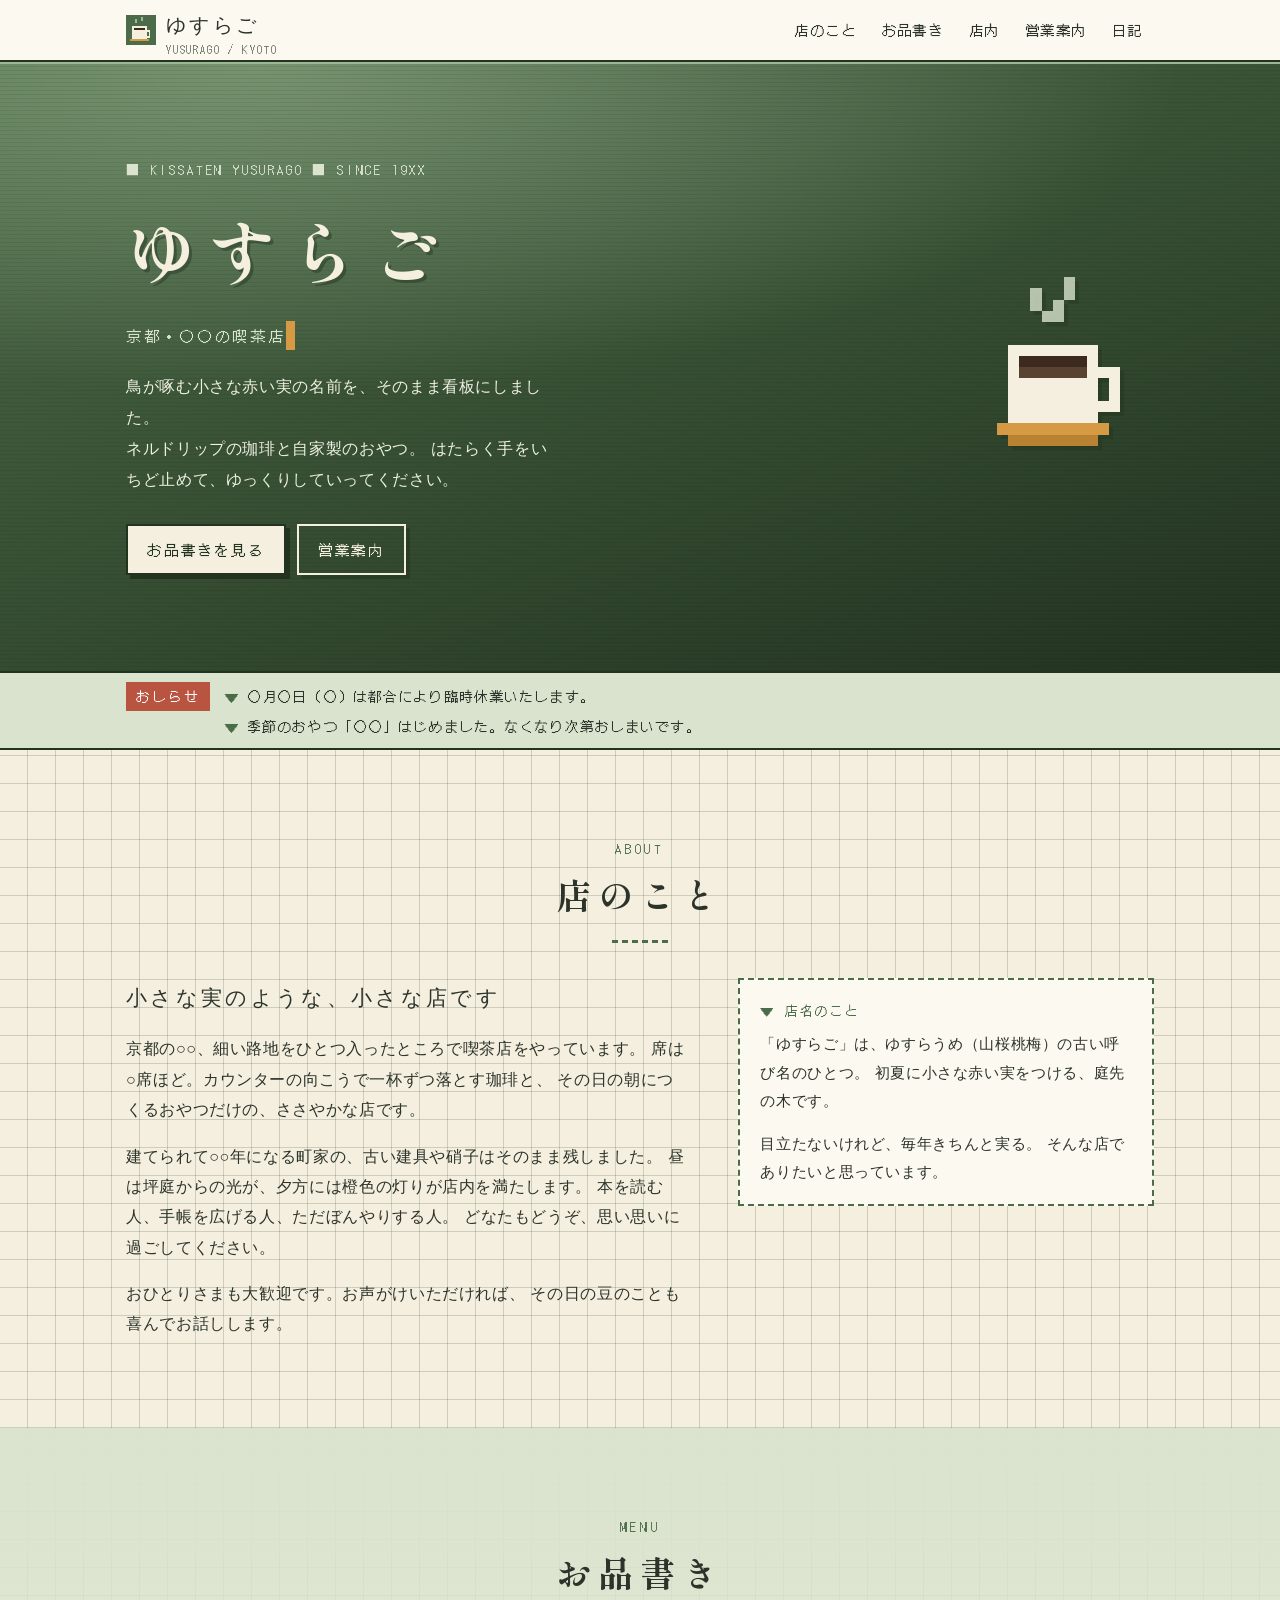
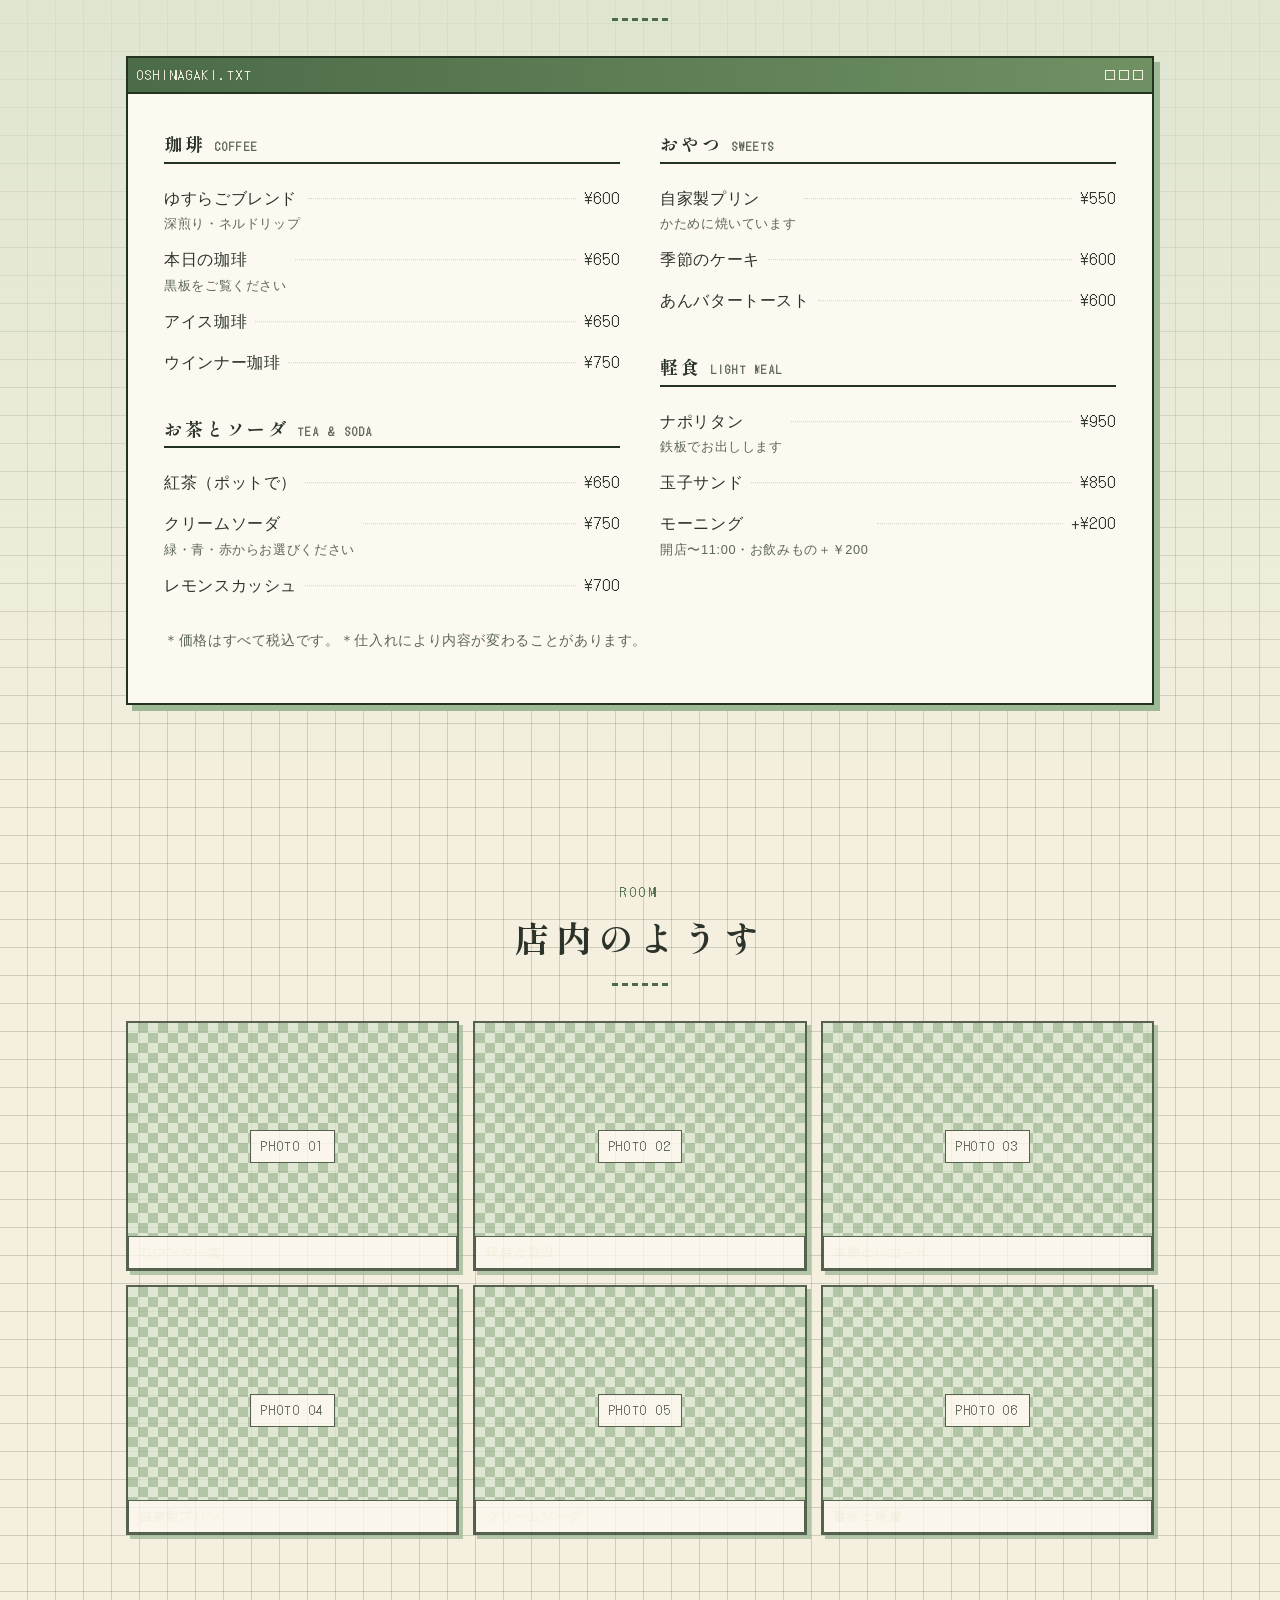
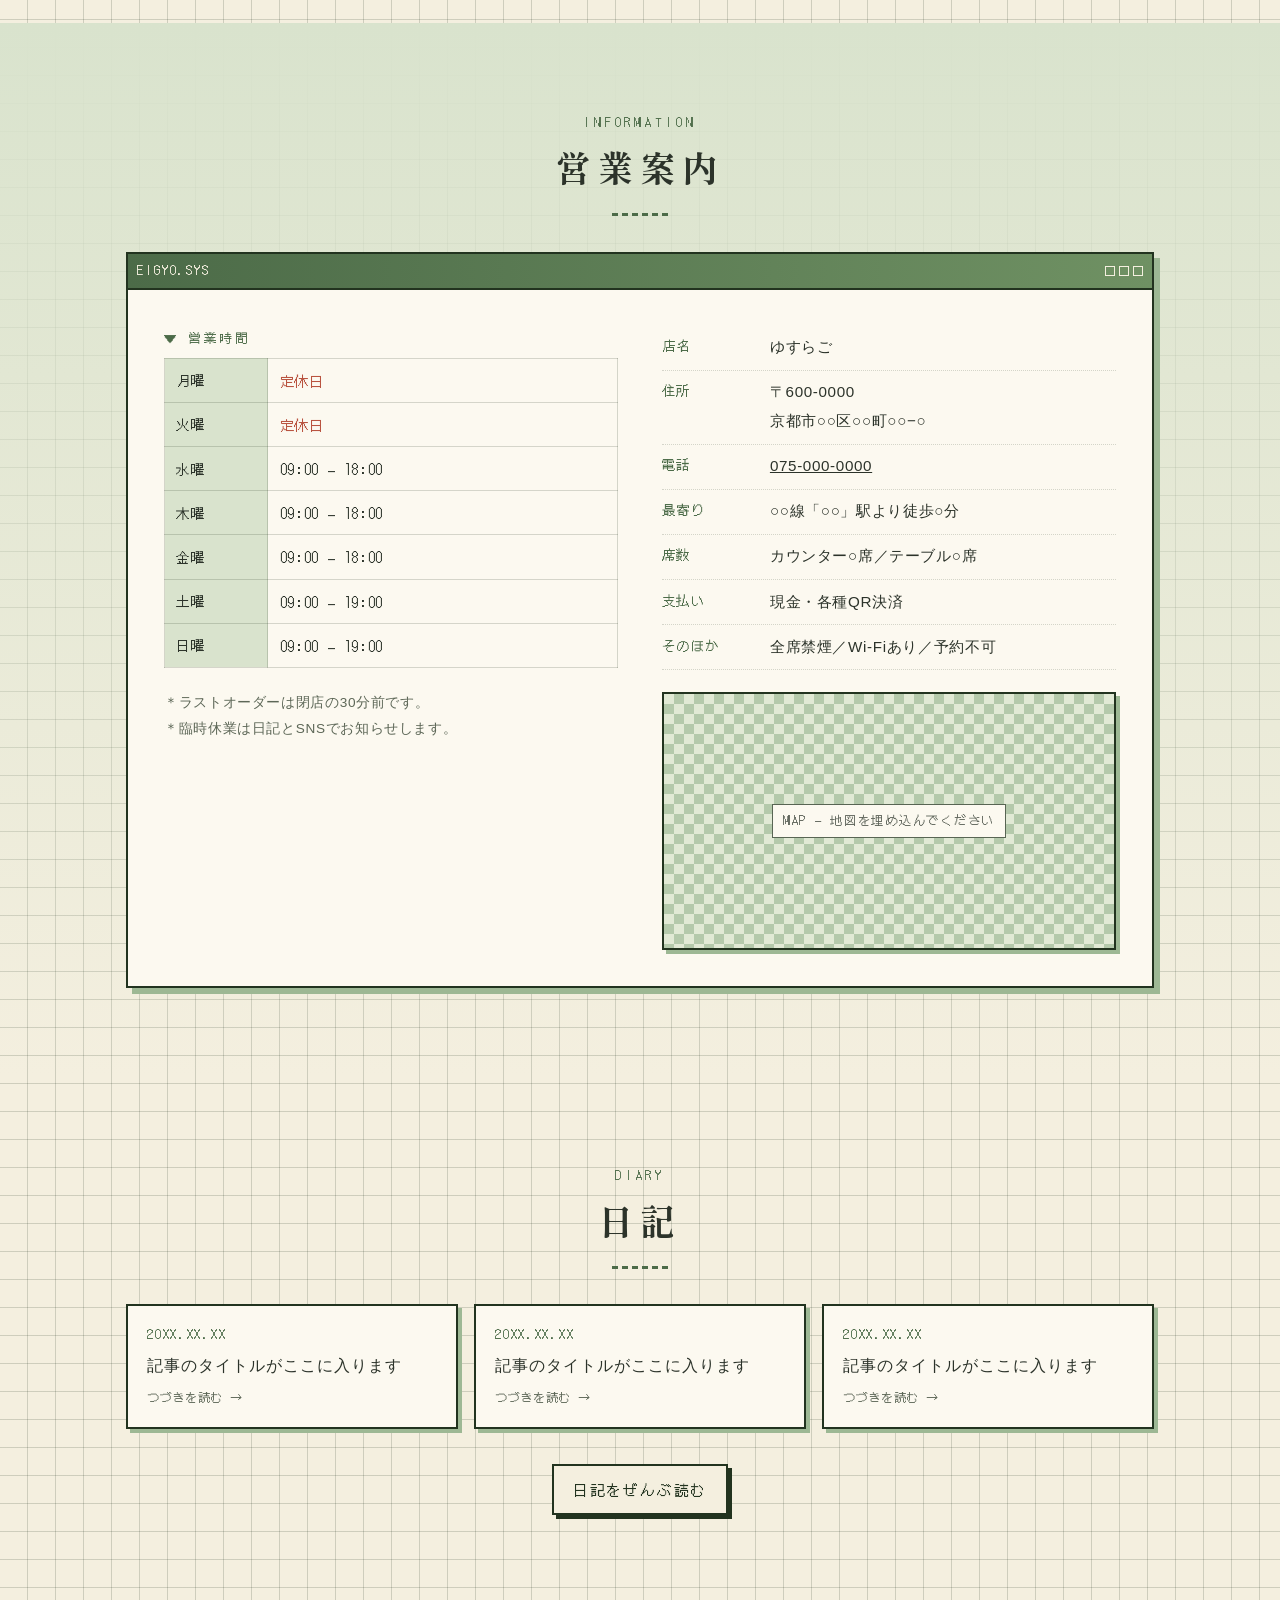
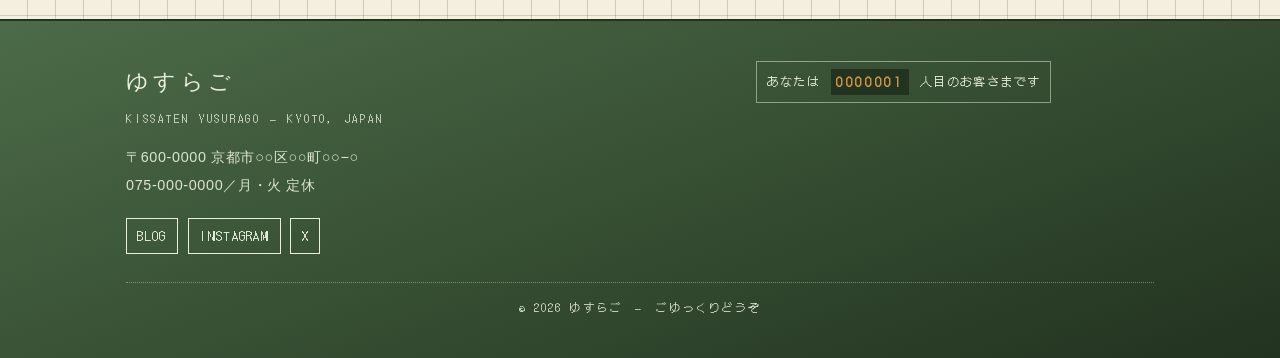
==== commit b9640ec8: "ゆすらご 喫茶店ホームページを新規作成 やわらかい緑を基調に、昭和レトロ喫茶とレトロPCの意匠を 組み合わせたデザインでトップページ一式を用意した。  - index.html / assets/st" ====
--- a/index.html
+++ b/index.html
@@ -1,342 +1,404 @@
-<!DOCTYPE html>
+<!doctype html>
 <html lang="ja">
 <head>
 <meta charset="utf-8">
-<meta name="viewport" content="width=device-width, initial-scale=1">
-<title>ガラス工房 nazuna薺 ｜ 京都・西陣のガラス細工体験と工房</title>
-<meta name="description" content="京都・西陣の町家にある小さなガラス工房。バーナーワークでつくる、とんぼ玉・ティースプーン・シャボン玉小びん・風鈴などの体験教室。はじめての方も、その日のうちに持ち帰れます。">
-<link rel="canonical" href="https://example.com/">
+<meta name="viewport" content="width=device-width,initial-scale=1">
+<title>ゆすらご｜京都の喫茶店</title>
+<meta name="description" content="京都の片隅にある喫茶店「ゆすらご」。珈琲と自家製のおやつ、静かな時間をどうぞ。">
+<meta name="theme-color" content="#4c6b48">
+<!-- ★要差し替え：公開URLに合わせてください -->
+<meta property="og:title" content="ゆすらご｜京都の喫茶店">
+<meta property="og:description" content="京都の片隅にある喫茶店「ゆすらご」。珈琲と自家製のおやつ、静かな時間をどうぞ。">
 <meta property="og:type" content="website">
-<meta property="og:site_name" content="ガラス工房 nazuna薺">
-<meta property="og:title" content="ガラス工房 nazuna薺 ｜ 京都・西陣のガラス細工体験と工房">
-<meta property="og:description" content="京都・西陣の町家にある小さなガラス工房。火で溶かしたガラスで、自分の器や飾りをつくる体験教室を開いています。">
-<meta property="og:url" content="https://example.com/">
-<meta property="og:image" content="https://example.com/assets/img/ogp.svg">
-<meta name="twitter:card" content="summary_large_image">
-<meta name="theme-color" content="#f1ede0">
-<link rel="icon" href="assets/img/favicon.svg" type="image/svg+xml">
+<meta property="og:url" content="https://yusurago.blogspot.com/">
 <link rel="preconnect" href="https://fonts.googleapis.com">
 <link rel="preconnect" href="https://fonts.gstatic.com" crossorigin>
-<link href="https://fonts.googleapis.com/css2?family=Klee+One:wght@400;600&family=Zen+Kaku+Gothic+New:wght@400;500&display=swap" rel="stylesheet">
-<link rel="stylesheet" href="assets/css/style.css">
-<script type="application/ld+json">
-{
-  "@context": "https://schema.org",
-  "@type": "LocalBusiness",
-  "name": "ガラス工房 nazuna薺",
-  "description": "京都・西陣の町家にあるガラス工房。バーナーワークによるガラス細工体験と作品の制作・販売を行っています。",
-  "url": "https://example.com/",
-  "telephone": "+81-90-8368-3756",
-  "image": "https://example.com/assets/img/ogp.svg",
-  "address": {
-    "@type": "PostalAddress",
-    "postalCode": "602-8164",
-    "addressCountry": "JP",
-    "addressRegion": "京都府",
-    "addressLocality": "京都市上京区",
-    "streetAddress": "十四軒町413-45"
-  },
-  "openingHoursSpecification": [{
-    "@type": "OpeningHoursSpecification",
-    "dayOfWeek": ["Saturday", "Sunday", "Monday", "Tuesday"],
-    "opens": "10:00",
-    "closes": "17:00"
-  }],
-  "sameAs": [
-    "https://www.instagram.com/nazuna.glass.studio/",
-    "https://minne.com/@81182/profile",
-    "https://www.creema.jp/c/nazuna_1121"
-  ]
-}
-</script>
+<link href="https://fonts.googleapis.com/css2?family=DotGothic16&family=Shippori+Mincho+B1:wght@500;700&family=Zen+Kaku+Gothic+New:wght@400;500;700&display=swap" rel="stylesheet">
+<link rel="stylesheet" href="assets/style.css">
+<link rel="icon" href="data:image/svg+xml,%3Csvg xmlns='http://www.w3.org/2000/svg' viewBox='0 0 16 16'%3E%3Crect width='16' height='16' fill='%234c6b48'/%3E%3Crect x='3' y='6' width='8' height='7' fill='%23f4efdf'/%3E%3Crect x='11' y='8' width='2' height='1' fill='%23f4efdf'/%3E%3Crect x='12' y='9' width='1' height='2' fill='%23f4efdf'/%3E%3Crect x='11' y='11' width='2' height='1' fill='%23f4efdf'/%3E%3Crect x='2' y='13' width='10' height='1' fill='%23d69a45'/%3E%3C/svg%3E">
 </head>
 <body>
-<a class="skip-link" href="#main">本文へスキップ</a>
-
+<a class="skip" href="#main">本文へスキップ</a>
+
+<!-- ============ ヘッダー ============ -->
 <header class="site-header">
   <div class="wrap site-header__inner">
-    <a class="brand" href="index.html">
-      <img class="brand__mark" src="assets/img/favicon.svg" alt="" width="30" height="30">
-      <span class="brand__text">
-        <span class="brand__name">ガラス工房 nazuna薺</span>
-        <span class="brand__sub">KYOTO NISHIJIN</span>
+    <a class="logo" href="#top">
+      <svg class="logo__mark" viewBox="0 0 16 16" shape-rendering="crispEdges" aria-hidden="true">
+        <rect width="16" height="16" fill="#4c6b48"/>
+        <rect x="3" y="6" width="8" height="7" fill="#f4efdf"/>
+        <rect x="4" y="7" width="6" height="1" fill="#3b2a1d"/>
+        <rect x="11" y="8" width="2" height="1" fill="#f4efdf"/>
+        <rect x="12" y="9" width="1" height="2" fill="#f4efdf"/>
+        <rect x="11" y="11" width="2" height="1" fill="#f4efdf"/>
+        <rect x="2" y="13" width="10" height="1" fill="#d69a45"/>
+        <rect x="5" y="2" width="1" height="2" fill="#9db894"/>
+        <rect x="8" y="1" width="1" height="2" fill="#9db894"/>
+      </svg>
+      <span>
+        <span class="logo__name">ゆすらご</span>
+        <span class="logo__roma">YUSURAGO / KYOTO</span>
       </span>
     </a>
-    <button class="nav-toggle" type="button" aria-expanded="false" aria-controls="site-nav">
-      <span></span><span></span><span></span>
-      <span class="visually-hidden">メニューを開く</span>
-    </button>
-    <nav class="site-nav" id="site-nav" aria-label="メインメニュー">
+    <nav class="nav" aria-label="メインメニュー">
       <ul>
-        <li><a href="index.html" aria-current="page">ホーム</a></li>
-        <li><a href="experience.html">体験メニュー</a></li>
-        <li><a href="works.html">作品</a></li>
-        <li><a href="about.html">工房について</a></li>
-        <li><a href="access.html">アクセス・お問い合わせ</a></li>
-        <li><a class="nav-cta" href="https://select-type.com/rsv/?id=DoIrvfD4i6k&amp;c_id=263918&amp;w_flg=1" target="_blank" rel="noopener">体験を予約する</a></li>
+        <li><a href="#about">店のこと</a></li>
+        <li><a href="#menu">お品書き</a></li>
+        <li><a href="#room">店内</a></li>
+        <li><a href="#info">営業案内</a></li>
+        <li><a href="#diary">日記</a></li>
       </ul>
     </nav>
   </div>
 </header>
 
+<!-- ============ ヒーロー ============ -->
+<section class="hero" id="top">
+  <div class="wrap hero__inner">
+    <div>
+      <p class="hero__eyebrow">■ KISSATEN YUSURAGO ■ SINCE 19XX <!-- ★要差し替え：創業年 --></p>
+      <h1 class="hero__title">ゆすらご</h1>
+      <p class="hero__sub">京都・○○の喫茶店<span class="cursor" aria-hidden="true">&nbsp;</span><!-- ★要差し替え：地名 --></p>
+      <p class="hero__lead">
+        鳥が啄む小さな赤い実の名前を、そのまま看板にしました。<br>
+        ネルドリップの珈琲と自家製のおやつ。
+        はたらく手をいちど止めて、ゆっくりしていってください。
+      </p>
+      <div class="hero__cta">
+        <a class="btn" href="#menu">お品書きを見る</a>
+        <a class="btn btn--ghost" href="#info">営業案内</a>
+      </div>
+    </div>
+    <svg class="hero__art" viewBox="0 0 16 16" shape-rendering="crispEdges" role="img" aria-label="珈琲カップのドット絵">
+      <rect x="5" y="1" width="1" height="2" fill="#d9e3cd" opacity=".8"/>
+      <rect x="6" y="3" width="1" height="1" fill="#d9e3cd" opacity=".8"/>
+      <rect x="8" y="0" width="1" height="2" fill="#d9e3cd" opacity=".8"/>
+      <rect x="7" y="2" width="1" height="2" fill="#d9e3cd" opacity=".8"/>
+      <rect x="3" y="6" width="8" height="7" fill="#f4efdf"/>
+      <rect x="4" y="7" width="6" height="1" fill="#3b2a1d"/>
+      <rect x="4" y="8" width="6" height="1" fill="#5a4230"/>
+      <rect x="11" y="8" width="2" height="1" fill="#f4efdf"/>
+      <rect x="12" y="9" width="1" height="2" fill="#f4efdf"/>
+      <rect x="11" y="11" width="2" height="1" fill="#f4efdf"/>
+      <rect x="2" y="13" width="10" height="1" fill="#d69a45"/>
+      <rect x="3" y="14" width="8" height="1" fill="#b98232"/>
+    </svg>
+  </div>
+</section>
+
+<!-- ============ お知らせ ============ -->
+<!-- ★要差し替え：最新のお知らせ2〜3件。不要なら <section class="notice"> ごと削除 -->
+<section class="notice" aria-label="お知らせ">
+  <div class="wrap notice__inner">
+    <span class="notice__tag">おしらせ</span>
+    <ul>
+      <li>○月○日（○）は都合により臨時休業いたします。</li>
+      <li>季節のおやつ「○○」はじめました。なくなり次第おしまいです。</li>
+    </ul>
+  </div>
+</section>
+
 <main id="main">
 
-  <section class="hero">
-    <div class="wrap hero__inner">
-      <div>
-        <p class="hero__lead">KYOTO NISHIJIN GLASS STUDIO</p>
-        <h1 class="hero__title">火をくぐると、<br><span class="em">ガラスは草花になる。</span></h1>
-        <p class="hero__text">京都・西陣の町家にある、小さなガラス工房です。バーナーの火でガラスを溶かし、草や実、空や海の色を写しとっています。つくるのは、手のひらにのるくらいのものばかり。工房は教室とお店を兼ねた場所で、はじめての方も、その日のうちに自分の一点を持ち帰れます。</p>
-        <div class="btn-row">
-          <a class="btn btn--primary" href="https://select-type.com/rsv/?id=DoIrvfD4i6k&amp;c_id=263918&amp;w_flg=1" target="_blank" rel="noopener">体験を予約する</a>
-          <a class="btn btn--ghost" href="experience.html">体験メニューを見る</a>
-        </div>
-        <p class="hero__meta">
-          <span>10:00 – 17:00</span>
-          <span>定休日 / 水・木・金</span>
-          <span>二条駅から徒歩15分</span>
-        </p>
-      </div>
-      <div class="hero__figure">
-        <div class="arch">
-          <img src="assets/img/hero.svg" alt="工房でガラスを制作している様子" width="1280" height="960" fetchpriority="high">
-        </div>
-      </div>
-    </div>
-  </section>
-
-  <section class="section" aria-labelledby="feature-title">
-    <div class="wrap">
-      <div class="section-head section-head--center reveal">
-        <span class="section-head__en">FEATURES</span>
-        <h2 class="section-head__title" id="feature-title">はじめての方へ</h2>
-        <p class="section-head__text">道具も材料もすべて工房のものを使います。手ぶらでお越しください。</p>
-      </div>
-      <ul class="feature-grid reveal">
-        <li class="feature">
-          <svg class="feature__icon" viewBox="0 0 44 44" fill="none" stroke="currentColor" stroke-width="1.3" stroke-linecap="round" stroke-linejoin="round" aria-hidden="true">
-            <path d="M22 6c4.5 6 9.5 9.5 9.5 16.5a9.5 9.5 0 1 1-19 0c0-4 2-6.5 4.5-9.5 1 2 2 3 3.5 3.5C18.5 12 20 9 22 6z"/>
-            <path d="M22 33.5a4.5 4.5 0 0 1-4.5-4.5c0-2.2 1.8-3.4 2.7-5.2.9 1.4 1.8 2.1 3 2.6"/>
-          </svg>
-          <h3 class="feature__title">火のあつかいから、お伝えします</h3>
-          <p class="feature__text">バーナーでガラス棒を溶かす「バーナーワーク」を、工程ごとに手を添えてご案内します。火に触れるのがはじめてでも大丈夫です。</p>
-        </li>
-        <li class="feature">
-          <svg class="feature__icon" viewBox="0 0 44 44" fill="none" stroke="currentColor" stroke-width="1.3" stroke-linecap="round" stroke-linejoin="round" aria-hidden="true">
-            <circle cx="22" cy="17" r="5.5"/>
-            <path d="M7 23c0 8 6.7 14 15 14s15-6 15-14"/>
-            <path d="M12 28.5c2.8 2 6 3 10 3s7.2-1 10-3"/>
-          </svg>
-          <h3 class="feature__title">その日のうちに、手のひらに</h3>
-          <p class="feature__text">つくったものは、冷ましたあとその日のうちにお渡しします。旅の途中でも、増えるのは小さな荷物ひとつだけです。</p>
-        </li>
-        <li class="feature">
-          <svg class="feature__icon" viewBox="0 0 44 44" fill="none" stroke="currentColor" stroke-width="1.3" stroke-linecap="round" stroke-linejoin="round" aria-hidden="true">
-            <path d="M11 37V20.5a11 11 0 0 1 22 0V37z"/>
-            <path d="M22 9.5V37M11 25.5h22"/>
-          </svg>
-          <h3 class="feature__title">町家の、火のある部屋で</h3>
-          <p class="feature__text">西陣の町家を工房にしています。少人数で火に向かう時間なので、急かされることなく、ご自分のペースで進められます。</p>
-        </li>
-      </ul>
-    </div>
-  </section>
-
-  <section class="section section--alt" aria-labelledby="menu-title">
-    <div class="wrap">
-      <div class="section-head reveal">
-        <svg class="sprig" viewBox="0 0 120 26" fill="none" stroke="currentColor" stroke-width="1.2" stroke-linecap="round" stroke-linejoin="round" aria-hidden="true">
-        <path d="M4 14h36"/><path d="M116 14H80"/>
-        <path d="M60 23c-6-2-9.5-6-10-11.5 5.5.5 9 4.5 10 11.5z"/>
-        <path d="M60 23c6-2 9.5-6 10-11.5-5.5.5-9 4.5-10 11.5z"/>
-        <path d="M60 23V9"/>
-        <circle cx="60" cy="6" r="2.4"/>
-      </svg>
-        <span class="section-head__en" style="margin-top:1.4em;">EXPERIENCE</span>
-        <h2 class="section-head__title" id="menu-title">体験メニュー</h2>
-        <p class="section-head__text">30分のプチ体験から、2時間かけてつくる風鈴まで。ご予算とお時間に合わせてお選びいただけます。</p>
-      </div>
-      <ul class="card-grid card-grid--3 reveal">
-        <li class="card">
-          <div class="card__media"><img src="assets/img/menu-tonbo-petit.svg" alt="虹色とんぼ玉" width="800" height="600" loading="lazy"></div>
-          <div class="card__body">
-            <ul class="tag-row"><li class="tag">約30分</li><li class="tag">8歳以上</li></ul>
-            <h3 class="card__title">プチ体験！虹色とんぼ玉</h3>
-            <p class="card__text">ガラス棒を溶かして、一粒のとんぼ玉をつくります。短い時間でガラスの手ざわりを知りたい方に。</p>
-            <p class="card__foot"><span class="price">1,200<small>円（税込）</small></span></p>
+<!-- ============ 店のこと ============ -->
+<section class="section" id="about">
+  <div class="wrap">
+    <div class="section__head">
+      <span class="section__label">ABOUT</span>
+      <h2 class="section__title">店のこと</h2>
+    </div>
+    <div class="about">
+      <div class="about__text">
+        <p class="about__name">小さな実のような、小さな店です</p>
+        <p>
+          <!-- ★要差し替え：ここに店主のことばを。以下はサンプル文です -->
+          京都の○○、細い路地をひとつ入ったところで喫茶店をやっています。
+          席は○席ほど。カウンターの向こうで一杯ずつ落とす珈琲と、
+          その日の朝につくるおやつだけの、ささやかな店です。
+        </p>
+        <p>
+          建てられて○○年になる町家の、古い建具や硝子はそのまま残しました。
+          昼は坪庭からの光が、夕方には橙色の灯りが店内を満たします。
+          本を読む人、手帳を広げる人、ただぼんやりする人。
+          どなたもどうぞ、思い思いに過ごしてください。
+        </p>
+        <p>
+          おひとりさまも大歓迎です。お声がけいただければ、
+          その日の豆のことも喜んでお話しします。
+        </p>
+      </div>
+      <aside class="memo">
+        <p class="memo__title">▼ 店名のこと</p>
+        <p>
+          「ゆすらご」は、ゆすらうめ（山桜桃梅）の古い呼び名のひとつ。
+          初夏に小さな赤い実をつける、庭先の木です。
+          <!-- ★要確認：由来が違う場合はここを書き換えてください -->
+        </p>
+        <p style="margin-top:1em">
+          目立たないけれど、毎年きちんと実る。
+          そんな店でありたいと思っています。
+        </p>
+      </aside>
+    </div>
+  </div>
+</section>
+
+<!-- ============ お品書き ============ -->
+<section class="section section--tint" id="menu">
+  <div class="wrap">
+    <div class="section__head">
+      <span class="section__label">MENU</span>
+      <h2 class="section__title">お品書き</h2>
+    </div>
+
+    <div class="win">
+      <div class="win__bar">
+        <span>OSHINAGAKI.TXT</span>
+        <span class="win__dots" aria-hidden="true"><i></i><i></i><i></i></span>
+      </div>
+      <div class="win__body">
+        <!-- ★要差し替え：以下のメニュー名・価格はすべてサンプルです -->
+        <div class="menu-grid">
+          <div>
+            <div class="menu-block">
+              <h3 class="menu-block__title">珈琲<span>COFFEE</span></h3>
+              <ul>
+                <li class="menu-row">
+                  <span class="menu-row__name">ゆすらごブレンド
+                    <span class="menu-row__note">深煎り・ネルドリップ</span></span>
+                  <span class="menu-row__lead" aria-hidden="true"></span>
+                  <span class="menu-row__price">¥600</span>
+                </li>
+                <li class="menu-row">
+                  <span class="menu-row__name">本日の珈琲
+                    <span class="menu-row__note">黒板をご覧ください</span></span>
+                  <span class="menu-row__lead" aria-hidden="true"></span>
+                  <span class="menu-row__price">¥650</span>
+                </li>
+                <li class="menu-row">
+                  <span class="menu-row__name">アイス珈琲</span>
+                  <span class="menu-row__lead" aria-hidden="true"></span>
+                  <span class="menu-row__price">¥650</span>
+                </li>
+                <li class="menu-row">
+                  <span class="menu-row__name">ウインナー珈琲</span>
+                  <span class="menu-row__lead" aria-hidden="true"></span>
+                  <span class="menu-row__price">¥750</span>
+                </li>
+              </ul>
+            </div>
+            <div class="menu-block">
+              <h3 class="menu-block__title">お茶とソーダ<span>TEA &amp; SODA</span></h3>
+              <ul>
+                <li class="menu-row">
+                  <span class="menu-row__name">紅茶（ポットで）</span>
+                  <span class="menu-row__lead" aria-hidden="true"></span>
+                  <span class="menu-row__price">¥650</span>
+                </li>
+                <li class="menu-row">
+                  <span class="menu-row__name">クリームソーダ
+                    <span class="menu-row__note">緑・青・赤からお選びください</span></span>
+                  <span class="menu-row__lead" aria-hidden="true"></span>
+                  <span class="menu-row__price">¥750</span>
+                </li>
+                <li class="menu-row">
+                  <span class="menu-row__name">レモンスカッシュ</span>
+                  <span class="menu-row__lead" aria-hidden="true"></span>
+                  <span class="menu-row__price">¥700</span>
+                </li>
+              </ul>
+            </div>
           </div>
-        </li>
-        <li class="card">
-          <div class="card__media"><img src="assets/img/menu-spoon.svg" alt="カラフルなティースプーンとマドラー" width="800" height="600" loading="lazy"></div>
-          <div class="card__body">
-            <ul class="tag-row"><li class="tag">約50分</li><li class="tag">8歳以上</li></ul>
-            <h3 class="card__title">ティースプーン／マドラー</h3>
-            <p class="card__text">色ガラスをねじって、毎日使える一本に。人気のメニューです。どちらをつくるかは当日お選びいただけます。</p>
-            <p class="card__foot"><span class="price">2,500<small>円（税込）</small></span></p>
-          </div>
-        </li>
-        <li class="card">
-          <div class="card__media"><img src="assets/img/menu-furin.svg" alt="ガラスの風鈴" width="800" height="600" loading="lazy"></div>
-          <div class="card__body">
-            <ul class="tag-row"><li class="tag">約120分</li><li class="tag">13歳以上</li></ul>
-            <h3 class="card__title">吹きガラスの風鈴</h3>
-            <p class="card__text">息を吹き込んでふくらませ、絵付けまで。夏のあいだ鳴りつづける音を、自分の手でつくります。</p>
-            <p class="card__foot"><span class="price">4,500<small>円（税込）</small></span></p>
-          </div>
-        </li>
-      </ul>
-      <p class="btn-row reveal" style="margin-top:36px;"><a class="btn btn--ghost" href="experience.html">すべての体験メニューを見る</a></p>
-    </div>
-  </section>
-
-  <section class="section" aria-labelledby="works-title">
-    <div class="wrap">
-      <div class="section-head reveal">
-        <span class="section-head__en">WORKS</span>
-        <h2 class="section-head__title" id="works-title">作品</h2>
-        <p class="section-head__text">空、海、草、生きもの。身のまわりにあるかたちを、ガラスに移しています。</p>
-      </div>
-      <ul class="gallery reveal">
-        <li><figure><div class="gallery__frame"><img src="assets/img/work-01.svg" alt="ガラスの作品" width="800" height="800" loading="lazy"></div></figure></li>
-        <li><figure><div class="gallery__frame"><img src="assets/img/work-02.svg" alt="ガラスの作品" width="800" height="800" loading="lazy"></div></figure></li>
-        <li><figure><div class="gallery__frame"><img src="assets/img/work-03.svg" alt="ガラスの作品" width="800" height="800" loading="lazy"></div></figure></li>
-        <li><figure><div class="gallery__frame"><img src="assets/img/work-04.svg" alt="ガラスの作品" width="800" height="800" loading="lazy"></div></figure></li>
-        <li><figure><div class="gallery__frame"><img src="assets/img/work-05.svg" alt="ガラスの作品" width="800" height="800" loading="lazy"></div></figure></li>
-        <li><figure><div class="gallery__frame"><img src="assets/img/work-06.svg" alt="ガラスの作品" width="800" height="800" loading="lazy"></div></figure></li>
-      </ul>
-      <div class="lifesize reveal" style="margin-top:40px;">
-        <div class="lifesize__col">
-          <div class="lifesize__bead" aria-hidden="true"></div>
-          <p class="lifesize__cap">実寸 約14mm</p>
-        </div>
-        <div>
-          <h3>手のひらの中の、小さな景色</h3>
-          <p>とんぼ玉の多くは、直径14mmほど。この画面に出ている丸が、だいたいの実寸です。近づいて覗きこむと、中に草や水や光が入っているのが見えます。作品はいつも、そのくらいの大きさのものばかりです。</p>
-        </div>
-      </div>
-      <p class="btn-row reveal" style="margin-top:32px;"><a class="btn btn--ghost" href="works.html">作品をもっと見る</a></p>
-    </div>
-  </section>
-
-  <section class="section section--alt" aria-labelledby="about-title">
-    <div class="wrap profile">
-      <div class="profile__figure reveal">
-        <div class="arch">
-          <img src="assets/img/studio.svg" alt="西陣の町家にある工房の外観" width="900" height="1100" loading="lazy">
-        </div>
-      </div>
-      <div class="reveal">
-        <div class="section-head">
-          <span class="section-head__en">ABOUT</span>
-          <h2 class="section-head__title" id="about-title">工房について</h2>
-        </div>
-        <p>2005年、京都・西陣の町家に工房を構えました。工房であり、お店であり、教室でもある小さな場所です。バーナーワークという、ガラス棒を火で溶かしてかたちにする技法で制作しています。</p>
-        <p>作品のテーマは、いつも自然のなかにあります。雨あがりの空の色、海の底の暗さ、名前を知らない草の実。ガラスは、熱いあいだだけ言うことを聞いてくれて、冷めた瞬間に、その一瞬を閉じ込めたまま動かなくなります。</p>
-        <p class="btn-row"><a class="btn btn--ghost" href="about.html">工房のことをもっと読む</a></p>
-      </div>
-    </div>
-  </section>
-
-  <section class="section" aria-labelledby="access-title">
-    <div class="wrap">
-      <div class="section-head reveal">
-        <span class="section-head__en">ACCESS</span>
-        <h2 class="section-head__title" id="access-title">アクセス</h2>
-        <p class="section-head__text">千本丸太町のバス停から徒歩3分。二条城や北野天満宮からも歩いていける、西陣のまちなかにあります。</p>
-      </div>
-      <div class="profile">
-        <div class="reveal">
-          <dl class="info-list">
-            <div><dt>住所</dt><dd>〒602-8164<br>京都府京都市上京区十四軒町413-45</dd></div>
-            <div><dt>電話</dt><dd><a href="tel:09083683756">090-8368-3756</a></dd></div>
-            <div><dt>営業時間</dt><dd>10:00 – 17:00</dd></div>
-            <div><dt>定休日</dt><dd>水曜・木曜・金曜</dd></div>
-            <div><dt>最寄り</dt><dd>市バス「千本丸太町」「千本出水」より徒歩3分<br>JR嵯峨野線・地下鉄東西線「二条」駅より徒歩15分</dd></div>
-            <div><dt>駐車場</dt><dd>ありません。千本丸太町通り付近のコインパーキングをご利用ください。</dd></div>
-          </dl>
-          <p class="btn-row" style="margin-top:28px;"><a class="btn btn--ghost" href="access.html">アクセス・お問い合わせ</a></p>
-        </div>
-        <div class="reveal">
-          <div class="map-frame">
-            <iframe title="ガラス工房 nazuna薺の地図" src="https://maps.google.com/maps?q=%E4%BA%AC%E9%83%BD%E5%BA%9C%E4%BA%AC%E9%83%BD%E5%B8%82%E4%B8%8A%E4%BA%AC%E5%8C%BA%E5%8D%81%E5%9B%9B%E8%BB%92%E7%94%BA413-45&amp;hl=ja&amp;z=16&amp;output=embed" loading="lazy" referrerpolicy="no-referrer-when-downgrade"></iframe>
+
+          <div>
+            <div class="menu-block">
+              <h3 class="menu-block__title">おやつ<span>SWEETS</span></h3>
+              <ul>
+                <li class="menu-row">
+                  <span class="menu-row__name">自家製プリン
+                    <span class="menu-row__note">かために焼いています</span></span>
+                  <span class="menu-row__lead" aria-hidden="true"></span>
+                  <span class="menu-row__price">¥550</span>
+                </li>
+                <li class="menu-row">
+                  <span class="menu-row__name">季節のケーキ</span>
+                  <span class="menu-row__lead" aria-hidden="true"></span>
+                  <span class="menu-row__price">¥600</span>
+                </li>
+                <li class="menu-row">
+                  <span class="menu-row__name">あんバタートースト</span>
+                  <span class="menu-row__lead" aria-hidden="true"></span>
+                  <span class="menu-row__price">¥600</span>
+                </li>
+              </ul>
+            </div>
+            <div class="menu-block">
+              <h3 class="menu-block__title">軽食<span>LIGHT MEAL</span></h3>
+              <ul>
+                <li class="menu-row">
+                  <span class="menu-row__name">ナポリタン
+                    <span class="menu-row__note">鉄板でお出しします</span></span>
+                  <span class="menu-row__lead" aria-hidden="true"></span>
+                  <span class="menu-row__price">¥950</span>
+                </li>
+                <li class="menu-row">
+                  <span class="menu-row__name">玉子サンド</span>
+                  <span class="menu-row__lead" aria-hidden="true"></span>
+                  <span class="menu-row__price">¥850</span>
+                </li>
+                <li class="menu-row">
+                  <span class="menu-row__name">モーニング
+                    <span class="menu-row__note">開店〜11:00・お飲みもの＋￥200</span></span>
+                  <span class="menu-row__lead" aria-hidden="true"></span>
+                  <span class="menu-row__price">+¥200</span>
+                </li>
+              </ul>
+            </div>
           </div>
         </div>
-      </div>
-    </div>
-  </section>
-
-  <section class="cta-band">
-    <div class="wrap wrap--narrow">
-      <svg class="sprig" viewBox="0 0 120 26" fill="none" stroke="currentColor" stroke-width="1.2" stroke-linecap="round" stroke-linejoin="round" aria-hidden="true">
-        <path d="M4 14h36"/><path d="M116 14H80"/>
-        <path d="M60 23c-6-2-9.5-6-10-11.5 5.5.5 9 4.5 10 11.5z"/>
-        <path d="M60 23c6-2 9.5-6 10-11.5-5.5.5-9 4.5-10 11.5z"/>
-        <path d="M60 23V9"/>
-        <circle cx="60" cy="6" r="2.4"/>
-      </svg>
-      <h2>火のまえに座る時間を、旅の一日に。</h2>
-      <p>体験はご予約優先です。当日でも空きがあればご案内できますので、お電話ください。</p>
-      <div class="btn-row" style="justify-content:center;">
-        <a class="btn btn--primary" href="https://select-type.com/rsv/?id=DoIrvfD4i6k&amp;c_id=263918&amp;w_flg=1" target="_blank" rel="noopener">体験を予約する</a>
-        <a class="btn btn--ghost" href="tel:09083683756">090-8368-3756 に電話する</a>
-      </div>
-    </div>
-  </section>
+        <p class="menu-note">＊価格はすべて税込です。＊仕入れにより内容が変わることがあります。</p>
+      </div>
+    </div>
+  </div>
+</section>
+
+<!-- ============ 店内 ============ -->
+<section class="section" id="room">
+  <div class="wrap">
+    <div class="section__head">
+      <span class="section__label">ROOM</span>
+      <h2 class="section__title">店内のようす</h2>
+    </div>
+    <!-- ★要差し替え：div.frame--empty を <div class="frame"><img src="assets/img/xxx.jpg" alt="..."><span class="frame__cap">…</span></div> に置き換え -->
+    <div class="gallery">
+      <div class="frame frame--empty"><span>PHOTO 01</span><span class="frame__cap">カウンター席</span></div>
+      <div class="frame frame--empty"><span>PHOTO 02</span><span class="frame__cap">坪庭と窓辺</span></div>
+      <div class="frame frame--empty"><span>PHOTO 03</span><span class="frame__cap">本棚とレコード</span></div>
+      <div class="frame frame--empty"><span>PHOTO 04</span><span class="frame__cap">自家製プリン</span></div>
+      <div class="frame frame--empty"><span>PHOTO 05</span><span class="frame__cap">クリームソーダ</span></div>
+      <div class="frame frame--empty"><span>PHOTO 06</span><span class="frame__cap">看板と暖簾</span></div>
+    </div>
+  </div>
+</section>
+
+<!-- ============ 営業案内 ============ -->
+<section class="section section--tint" id="info">
+  <div class="wrap">
+    <div class="section__head">
+      <span class="section__label">INFORMATION</span>
+      <h2 class="section__title">営業案内</h2>
+    </div>
+    <div class="win">
+      <div class="win__bar">
+        <span>EIGYO.SYS</span>
+        <span class="win__dots" aria-hidden="true"><i></i><i></i><i></i></span>
+      </div>
+      <div class="win__body">
+        <div class="info">
+          <!-- ★要差し替え：営業時間・定休日 -->
+          <div>
+            <table class="hours">
+              <caption>▼ 営業時間</caption>
+              <tbody>
+                <tr><th scope="row">月曜</th><td class="is-closed">定休日</td></tr>
+                <tr><th scope="row">火曜</th><td class="is-closed">定休日</td></tr>
+                <tr><th scope="row">水曜</th><td>09:00 – 18:00</td></tr>
+                <tr><th scope="row">木曜</th><td>09:00 – 18:00</td></tr>
+                <tr><th scope="row">金曜</th><td>09:00 – 18:00</td></tr>
+                <tr><th scope="row">土曜</th><td>09:00 – 19:00</td></tr>
+                <tr><th scope="row">日曜</th><td>09:00 – 19:00</td></tr>
+              </tbody>
+            </table>
+            <p class="menu-note">
+              ＊ラストオーダーは閉店の30分前です。<br>
+              ＊臨時休業は日記とSNSでお知らせします。
+            </p>
+          </div>
+
+          <!-- ★要差し替え：住所・電話・アクセス -->
+          <div>
+            <dl class="dl">
+              <div><dt>店名</dt><dd>ゆすらご</dd></div>
+              <div><dt>住所</dt><dd>〒600-0000<br>京都市○○区○○町○○−○</dd></div>
+              <div><dt>電話</dt><dd><a href="tel:+81750000000">075-000-0000</a></dd></div>
+              <div><dt>最寄り</dt><dd>○○線「○○」駅より徒歩○分</dd></div>
+              <div><dt>席数</dt><dd>カウンター○席／テーブル○席</dd></div>
+              <div><dt>支払い</dt><dd>現金・各種QR決済</dd></div>
+              <div><dt>そのほか</dt><dd>全席禁煙／Wi-Fiあり／予約不可</dd></div>
+            </dl>
+            <!-- ★要差し替え：Googleマップの埋め込みコード。不要なら div.map ごと削除 -->
+            <div class="map">
+              <div class="frame frame--empty" style="border:0;box-shadow:none;aspect-ratio:16/9">
+                <span>MAP — 地図を埋め込んでください</span>
+              </div>
+            </div>
+          </div>
+        </div>
+      </div>
+    </div>
+  </div>
+</section>
+
+<!-- ============ 日記 ============ -->
+<section class="section" id="diary">
+  <div class="wrap">
+    <div class="section__head">
+      <span class="section__label">DIARY</span>
+      <h2 class="section__title">日記</h2>
+    </div>
+    <!-- ★要差し替え：ブログの最新記事へのリンク（Blogger版では自動で入ります） -->
+    <div class="posts">
+      <a class="post" href="https://yusurago.blogspot.com/">
+        <span class="post__date">20XX.XX.XX</span>
+        <span class="post__title">記事のタイトルがここに入ります</span>
+        <span class="post__more">つづきを読む →</span>
+      </a>
+      <a class="post" href="https://yusurago.blogspot.com/">
+        <span class="post__date">20XX.XX.XX</span>
+        <span class="post__title">記事のタイトルがここに入ります</span>
+        <span class="post__more">つづきを読む →</span>
+      </a>
+      <a class="post" href="https://yusurago.blogspot.com/">
+        <span class="post__date">20XX.XX.XX</span>
+        <span class="post__title">記事のタイトルがここに入ります</span>
+        <span class="post__more">つづきを読む →</span>
+      </a>
+    </div>
+    <p class="center"><a class="btn" href="https://yusurago.blogspot.com/">日記をぜんぶ読む</a></p>
+  </div>
+</section>
 
 </main>
 
+<!-- ============ フッター ============ -->
 <footer class="site-footer">
   <div class="wrap">
-    <div class="site-footer__grid">
+    <div class="footer__grid">
       <div>
-        <a class="brand" href="index.html">
-          <img class="brand__mark" src="assets/img/favicon.svg" alt="" width="30" height="30">
-          <span class="brand__text">
-            <span class="brand__name">ガラス工房 nazuna薺</span>
-            <span class="brand__sub">KYOTO NISHIJIN</span>
-          </span>
-        </a>
-        <address>
-          〒602-8164 京都府京都市上京区十四軒町413-45<br>
-          TEL <a href="tel:09083683756">090-8368-3756</a><br>
-          10:00 – 17:00 ／ 定休日 水・木・金
-        </address>
-        <div class="sns-row">
-          <a href="https://www.instagram.com/nazuna.glass.studio/" target="_blank" rel="noopener" aria-label="Instagram（新しいタブで開きます）">
-            <svg viewBox="0 0 24 24" aria-hidden="true" fill="none" stroke="currentColor" stroke-width="1.6"><rect x="3" y="3" width="18" height="18" rx="5"/><circle cx="12" cy="12" r="4"/><circle cx="17.3" cy="6.7" r="1.1" fill="currentColor" stroke="none"/></svg>
-          </a>
-          <a href="https://minne.com/@81182/profile" target="_blank" rel="noopener" aria-label="minne のギャラリー（新しいタブで開きます）">
-            <svg viewBox="0 0 24 24" aria-hidden="true" fill="none" stroke="currentColor" stroke-width="1.6"><path d="M4 19V8.5a2 2 0 0 1 2-2 2 2 0 0 1 2 2V19"/><path d="M8 11a2 2 0 0 1 2-2 2 2 0 0 1 2 2v8"/><path d="M12 11a2 2 0 0 1 2-2 2 2 0 0 1 2 2v8"/><path d="M16 11a2 2 0 0 1 2-2 2 2 0 0 1 2 2V19"/></svg>
-          </a>
-          <a href="tel:09083683756" aria-label="電話する">
-            <svg viewBox="0 0 24 24" aria-hidden="true" fill="none" stroke="currentColor" stroke-width="1.6"><path d="M6 3h3l2 5-2.5 1.5a12 12 0 0 0 5.5 5.5L16 12l5 2v3a2 2 0 0 1-2.2 2A16.8 16.8 0 0 1 4 6.2 2 2 0 0 1 6 4z"/></svg>
-          </a>
+        <p class="footer__name">ゆすらご</p>
+        <p class="footer__roma">KISSATEN YUSURAGO — KYOTO, JAPAN</p>
+        <p class="footer__addr">
+          〒600-0000 京都市○○区○○町○○−○<br>
+          075-000-0000／月・火 定休
+          <!-- ★要差し替え -->
+        </p>
+        <div class="sns">
+          <!-- ★要差し替え：実際のアカウントURLへ。無いものは削除 -->
+          <a href="https://yusurago.blogspot.com/">BLOG</a>
+          <a href="https://www.instagram.com/">INSTAGRAM</a>
+          <a href="https://x.com/">X</a>
         </div>
       </div>
       <div>
-        <h2>メニュー</h2>
-        <ul>
-          <li><a href="index.html">ホーム</a></li>
-          <li><a href="experience.html">体験メニュー</a></li>
-          <li><a href="works.html">作品</a></li>
-          <li><a href="about.html">工房について</a></li>
-          <li><a href="access.html">アクセス・お問い合わせ</a></li>
-        </ul>
-      </div>
-      <div>
-        <h2>ご予約・オンライン</h2>
-        <ul>
-          <li><a href="https://select-type.com/rsv/?id=DoIrvfD4i6k&amp;c_id=263918&amp;w_flg=1" target="_blank" rel="noopener">体験のご予約</a></li>
-          <li><a href="https://minne.com/@81182/profile" target="_blank" rel="noopener">minne（作品販売）</a></li>
-          <li><a href="https://www.creema.jp/c/nazuna_1121" target="_blank" rel="noopener">Creema（作品販売）</a></li>
-          <li><a href="https://www.instagram.com/nazuna.glass.studio/" target="_blank" rel="noopener">Instagram</a></li>
-        </ul>
-      </div>
-    </div>
-    <p class="copyright">&copy; ガラス工房 nazuna薺</p>
+        <p class="counter">あなたは <b>0000001</b> 人目のお客さまです</p>
+      </div>
+    </div>
+    <p class="copyright">© <span id="year">2026</span> ゆすらご　—　ごゆっくりどうぞ</p>
   </div>
 </footer>
 
-<script src="assets/js/main.js" defer></script>
+<script>
+  document.getElementById('year').textContent = new Date().getFullYear();
+</script>
 </body>
 </html>
--- a/assets/style.css
+++ b/assets/style.css
@@ -0,0 +1,360 @@
+@charset "UTF-8";
+/* =========================================================
+   ゆすらご ｜ 喫茶店ホームページ
+   やわらかい緑 × 昭和レトロ喫茶 × ちょっとレトロPC
+   ---------------------------------------------------------
+   このファイルがデザインの唯一の出典です。
+   色や余白を変えたいときはまず :root の変数をいじってください。
+   ========================================================= */
+
+/* ---------- 1. トークン ---------- */
+:root{
+  /* 緑（やわらかめ） */
+  --deep:#22331f;
+  --moss:#4c6b48;
+  --leaf:#6f9163;
+  --sage:#9db894;
+  --pale:#d9e3cd;
+  /* 紙 */
+  --cream:#f4efdf;
+  --paper:#fcf9f0;
+  /* 墨 */
+  --ink:#2c332a;
+  --ink-soft:#5d6757;
+  /* さし色 */
+  --amber:#d69a45;      /* プリン */
+  --vermilion:#b95440;  /* ナポリタン */
+  --soda:#4fa39a;       /* クリームソーダ */
+
+  --bg:var(--cream);
+  --surface:var(--paper);
+  --text:var(--ink);
+  --muted:var(--ink-soft);
+  --frame:var(--deep);
+  --line:rgba(34,51,31,.18);
+  --bar-a:var(--moss);
+  --bar-b:var(--leaf);
+  --bar-text:#f4efdf;
+  --shadow-color:var(--sage);
+
+  --mincho:"Shippori Mincho B1","Hiragino Mincho ProN","Yu Mincho",serif;
+  --gothic:"Zen Kaku Gothic New","Hiragino Sans","Yu Gothic",sans-serif;
+  --dot:"DotGothic16","Hiragino Sans",monospace;
+
+  --maxw:1060px;
+  --gutter:16px;
+}
+
+@media (prefers-color-scheme:dark){
+  :root:not([data-theme="light"]){
+    --bg:#161e15;
+    --surface:#1e2a1c;
+    --text:#e6ecdd;
+    --muted:#a9b9a2;
+    --frame:#86a67c;
+    --line:rgba(230,236,221,.22);
+    --pale:#2c3b28;
+    --bar-a:#2f4a2c;
+    --bar-b:#3e5c39;
+    --shadow-color:#33492f;
+  }
+}
+:root[data-theme="dark"]{
+  --bg:#161e15;
+  --surface:#1e2a1c;
+  --text:#e6ecdd;
+  --muted:#a9b9a2;
+  --frame:#86a67c;
+  --line:rgba(230,236,221,.22);
+  --pale:#2c3b28;
+  --bar-a:#2f4a2c;
+  --bar-b:#3e5c39;
+  --shadow-color:#33492f;
+}
+
+/* ---------- 2. 土台 ---------- */
+*,*::before,*::after{box-sizing:border-box}
+html{-webkit-text-size-adjust:100%}
+body{
+  margin:0;
+  background-color:var(--bg);
+  /* 方眼紙のようなうっすらした地紋 */
+  background-image:
+    linear-gradient(var(--line) 1px,transparent 1px),
+    linear-gradient(90deg,var(--line) 1px,transparent 1px);
+  background-size:28px 28px,28px 28px;
+  background-position:-1px -1px,-1px -1px;
+  color:var(--text);
+  font-family:var(--gothic);
+  font-size:16px;
+  line-height:1.9;
+  letter-spacing:.04em;
+}
+img{max-width:100%;height:auto;display:block}
+a{color:inherit}
+h1,h2,h3{font-family:var(--mincho);font-weight:700;line-height:1.45;letter-spacing:.08em;margin:0}
+p{margin:0 0 1em}
+ul{margin:0;padding:0;list-style:none}
+
+.wrap{width:100%;max-width:var(--maxw);margin-inline:auto;padding-inline:var(--gutter)}
+.skip{position:absolute;left:-9999px}
+.skip:focus{left:8px;top:8px;z-index:99;background:var(--surface);border:2px solid var(--frame);padding:.5em 1em}
+:where(a,button):focus-visible{outline:3px solid var(--amber);outline-offset:2px}
+
+/* ---------- 3. ヘッダー ---------- */
+.site-header{
+  position:sticky;top:0;z-index:20;
+  background:var(--surface);
+  border-bottom:2px solid var(--frame);
+  box-shadow:0 2px 0 var(--shadow-color);
+}
+.site-header__inner{
+  display:flex;align-items:center;justify-content:space-between;
+  gap:1em;min-height:60px;
+}
+.logo{display:flex;align-items:center;gap:.6em;text-decoration:none}
+.logo__mark{width:30px;height:30px;flex:none}
+.logo__name{font-family:var(--mincho);font-size:1.25rem;letter-spacing:.18em}
+.logo__roma{font-family:var(--dot);font-size:.68rem;color:var(--muted);letter-spacing:.18em;display:block;line-height:1}
+
+.nav{overflow-x:auto;scrollbar-width:none}
+.nav::-webkit-scrollbar{display:none}
+.nav ul{display:flex;gap:.2em;white-space:nowrap}
+.nav a{
+  display:block;text-decoration:none;
+  font-family:var(--dot);font-size:.9rem;letter-spacing:.1em;
+  padding:.45em .7em;border:1px solid transparent;
+}
+.nav a:hover,.nav a:focus-visible{border-color:var(--frame);background:var(--pale)}
+
+/* ---------- 4. ヒーロー ---------- */
+.hero{
+  position:relative;overflow:hidden;
+  border-bottom:2px solid var(--frame);
+  background:
+    radial-gradient(120% 90% at 20% 0%,rgba(157,184,148,.55),transparent 60%),
+    linear-gradient(160deg,var(--moss),var(--deep));
+  color:#f4efdf;
+}
+/* ブラウン管のような走査線 */
+.hero::after{
+  content:"";position:absolute;inset:0;pointer-events:none;
+  background:repeating-linear-gradient(rgba(0,0,0,.14) 0 1px,transparent 1px 4px);
+  mix-blend-mode:multiply;opacity:.5;
+}
+.hero__inner{
+  position:relative;z-index:1;
+  display:grid;grid-template-columns:1fr auto;align-items:center;gap:2em;
+  padding-block:clamp(48px,9vw,96px);
+}
+.hero__eyebrow{
+  font-family:var(--dot);font-size:.8rem;letter-spacing:.22em;
+  color:var(--pale);margin:0 0 1.2em;
+}
+.hero__title{
+  font-size:clamp(2.6rem,9vw,4.4rem);letter-spacing:.16em;margin:0 0 .3em;
+  text-shadow:3px 3px 0 rgba(34,51,31,.45);
+}
+.hero__sub{font-family:var(--dot);font-size:.95rem;letter-spacing:.18em;color:var(--pale);margin:0 0 1.4em}
+.hero__lead{font-size:1.02rem;max-width:26em;margin:0 0 1.8em;color:#eef0e2}
+.cursor{display:inline-block;width:.6em;background:currentColor;color:var(--amber);animation:blink 1.1s steps(1,end) infinite}
+@keyframes blink{50%{opacity:0}}
+.hero__cta{display:flex;flex-wrap:wrap;gap:.7em}
+.hero__art{width:clamp(110px,20vw,180px);height:auto;filter:drop-shadow(4px 4px 0 rgba(34,51,31,.4))}
+
+.btn{
+  display:inline-block;text-decoration:none;
+  font-family:var(--dot);letter-spacing:.12em;font-size:.92rem;
+  padding:.65em 1.3em;border:2px solid var(--deep);
+  background:var(--cream);color:var(--deep);
+  box-shadow:4px 4px 0 var(--deep);
+  transition:transform .08s ease,box-shadow .08s ease;
+}
+.btn:hover{transform:translate(2px,2px);box-shadow:2px 2px 0 var(--deep)}
+.btn:active{transform:translate(4px,4px);box-shadow:0 0 0 var(--deep)}
+.btn--ghost{background:transparent;color:#f4efdf;border-color:#f4efdf;box-shadow:4px 4px 0 rgba(34,51,31,.5)}
+
+/* ---------- 5. お知らせ帯 ---------- */
+.notice{
+  background:var(--pale);border-bottom:2px solid var(--frame);
+  font-family:var(--dot);font-size:.88rem;letter-spacing:.08em;
+}
+.notice__inner{display:flex;gap:1em;align-items:baseline;padding-block:.6em;flex-wrap:wrap}
+.notice__tag{
+  flex:none;background:var(--vermilion);color:#fff;
+  padding:.1em .7em;letter-spacing:.14em;
+}
+.notice ul{display:flex;flex-direction:column;gap:.2em}
+.notice li::before{content:"▼ ";color:var(--moss)}
+
+/* ---------- 6. セクション共通 ---------- */
+.section{padding-block:clamp(48px,8vw,88px)}
+.section--tint{background:linear-gradient(var(--pale),transparent)}
+.section__head{margin:0 0 2.2em;text-align:center}
+.section__label{
+  display:block;font-family:var(--dot);font-size:.78rem;
+  letter-spacing:.3em;color:var(--moss);margin-bottom:.5em;
+}
+.section__title{font-size:clamp(1.6rem,4.5vw,2.2rem);letter-spacing:.2em}
+.section__title::after{
+  content:"";display:block;width:56px;height:3px;margin:.6em auto 0;
+  background:repeating-linear-gradient(90deg,var(--moss) 0 6px,transparent 6px 10px);
+}
+
+/* ---------- 7. レトロPC風ウィンドウ ---------- */
+.win{
+  background:var(--surface);
+  border:2px solid var(--frame);
+  box-shadow:6px 6px 0 var(--shadow-color);
+}
+.win__bar{
+  display:flex;align-items:center;gap:.6em;
+  padding:.35em .7em;
+  background:linear-gradient(90deg,var(--bar-a),var(--bar-b));
+  color:var(--bar-text);
+  border-bottom:2px solid var(--frame);
+  font-family:var(--dot);font-size:.82rem;letter-spacing:.14em;
+}
+.win__dots{display:flex;gap:4px;margin-left:auto}
+.win__dots i{width:10px;height:10px;border:1px solid var(--bar-text);display:block}
+.win__body{padding:clamp(20px,4vw,36px)}
+
+/* ---------- 8. 店のこと ---------- */
+.about{display:grid;grid-template-columns:1.15fr .85fr;gap:clamp(24px,5vw,48px);align-items:start}
+.about__text p:last-child{margin-bottom:0}
+.about__name{font-family:var(--mincho);font-size:1.3rem;letter-spacing:.16em;margin-bottom:.8em}
+.memo{
+  border:2px dashed var(--moss);background:var(--surface);
+  padding:1.2em 1.4em;font-size:.93rem;
+}
+.memo__title{font-family:var(--dot);font-size:.84rem;letter-spacing:.14em;color:var(--moss);margin-bottom:.5em}
+.memo p:last-child{margin-bottom:0}
+
+/* ---------- 9. お品書き ---------- */
+.menu-grid{display:grid;grid-template-columns:repeat(2,minmax(0,1fr));gap:clamp(20px,4vw,40px)}
+.menu-block+.menu-block{margin-top:2em}
+.menu-block__title{
+  font-family:var(--mincho);font-size:1.12rem;letter-spacing:.16em;
+  padding-bottom:.3em;margin-bottom:.8em;
+  border-bottom:2px solid var(--frame);
+}
+.menu-block__title span{font-family:var(--dot);font-size:.7rem;letter-spacing:.2em;color:var(--muted);margin-left:.8em}
+.menu-row{display:flex;align-items:baseline;gap:.5em;padding:.3em 0}
+.menu-row__name{font-size:1rem}
+.menu-row__note{display:block;font-size:.8rem;color:var(--muted);line-height:1.6}
+.menu-row__lead{flex:1 1 auto;min-width:1.5em;border-bottom:1px dotted var(--line);transform:translateY(-.3em)}
+.menu-row__price{flex:none;font-family:var(--dot);font-size:.95rem;letter-spacing:.06em}
+.menu-note{margin-top:1.6em;font-size:.85rem;color:var(--muted)}
+
+/* ---------- 10. 店内（写真枠） ---------- */
+.gallery{display:grid;grid-template-columns:repeat(3,minmax(0,1fr));gap:14px}
+.frame{
+  position:relative;aspect-ratio:4/3;overflow:hidden;
+  border:2px solid var(--frame);background:var(--pale);
+  box-shadow:4px 4px 0 var(--shadow-color);
+}
+.frame img{width:100%;height:100%;object-fit:cover}
+/* 写真がまだ無いとき用の市松模様プレースホルダ */
+.frame--empty{
+  display:grid;place-items:center;
+  background-image:
+    linear-gradient(45deg,var(--sage) 25%,transparent 25%,transparent 75%,var(--sage) 75%),
+    linear-gradient(45deg,var(--sage) 25%,transparent 25%,transparent 75%,var(--sage) 75%);
+  background-size:20px 20px;background-position:0 0,10px 10px;
+  opacity:.75;
+}
+.frame--empty span{
+  font-family:var(--dot);font-size:.78rem;letter-spacing:.14em;
+  background:var(--surface);border:1px solid var(--frame);padding:.3em .8em;
+}
+.frame__cap{
+  position:absolute;left:0;right:0;bottom:0;
+  font-family:var(--dot);font-size:.72rem;letter-spacing:.12em;
+  background:rgba(34,51,31,.82);color:#f4efdf;padding:.3em .6em;
+}
+
+/* ---------- 11. 営業案内 ---------- */
+.info{display:grid;grid-template-columns:1fr 1fr;gap:clamp(24px,5vw,44px)}
+.hours{width:100%;border-collapse:collapse;font-size:.95rem}
+.hours caption{
+  font-family:var(--dot);font-size:.8rem;letter-spacing:.2em;
+  color:var(--moss);text-align:left;padding-bottom:.6em;
+}
+.hours th,.hours td{border:1px solid var(--line);padding:.55em .8em;text-align:left}
+.hours th{background:var(--pale);font-weight:500;width:7.5em;font-family:var(--dot);font-size:.86rem;letter-spacing:.1em}
+.hours td{font-family:var(--dot);font-size:.9rem}
+.hours .is-closed{color:var(--vermilion)}
+
+.dl{margin:0;font-size:.95rem}
+.dl div{display:grid;grid-template-columns:6.5em 1fr;gap:.6em;padding:.5em 0;border-bottom:1px dotted var(--line)}
+.dl dt{font-family:var(--dot);font-size:.84rem;letter-spacing:.1em;color:var(--moss)}
+.dl dd{margin:0}
+.map{margin-top:1.4em;border:2px solid var(--frame);box-shadow:4px 4px 0 var(--shadow-color)}
+.map iframe{display:block;width:100%;height:280px;border:0}
+
+/* ---------- 12. 日記（ブログ） ---------- */
+.posts{display:grid;grid-template-columns:repeat(3,minmax(0,1fr));gap:16px}
+.post{
+  display:flex;flex-direction:column;gap:.4em;
+  text-decoration:none;background:var(--surface);
+  border:2px solid var(--frame);padding:1.1em 1.2em;
+  box-shadow:4px 4px 0 var(--shadow-color);
+  transition:transform .08s ease,box-shadow .08s ease;
+}
+.post:hover{transform:translate(2px,2px);box-shadow:2px 2px 0 var(--shadow-color)}
+.post__date{font-family:var(--dot);font-size:.76rem;letter-spacing:.14em;color:var(--moss)}
+.post__title{font-family:var(--mincho);font-size:1.02rem;letter-spacing:.06em;line-height:1.65}
+.post__more{font-family:var(--dot);font-size:.76rem;color:var(--muted);margin-top:auto}
+.center{text-align:center;margin-top:2.2em}
+
+/* ---------- 13. フッター ---------- */
+.site-footer{
+  border-top:2px solid var(--frame);
+  background:linear-gradient(160deg,var(--moss),var(--deep));
+  color:#e9eedd;padding-block:40px 28px;margin-top:0;
+}
+.footer__grid{display:grid;grid-template-columns:1.2fr .8fr;gap:2em;align-items:start}
+.footer__name{font-family:var(--mincho);font-size:1.4rem;letter-spacing:.2em;margin-bottom:.2em}
+.footer__roma{font-family:var(--dot);font-size:.72rem;letter-spacing:.24em;color:var(--pale)}
+.footer__addr{font-size:.9rem;margin-top:1em;color:#dde5d0}
+.sns{display:flex;gap:.6em;margin-top:1.2em;flex-wrap:wrap}
+.sns a{
+  font-family:var(--dot);font-size:.82rem;letter-spacing:.1em;text-decoration:none;
+  border:1px solid #e9eedd;padding:.35em .8em;
+}
+.sns a:hover{background:#e9eedd;color:var(--deep)}
+.counter{
+  font-family:var(--dot);font-size:.76rem;letter-spacing:.12em;
+  border:1px solid rgba(233,238,221,.5);padding:.6em .8em;display:inline-block;
+}
+.counter b{
+  display:inline-block;background:var(--deep);color:var(--amber);
+  padding:.1em .4em;letter-spacing:.3em;margin-inline:.3em;
+}
+.copyright{
+  margin-top:2.4em;padding-top:1.2em;border-top:1px dotted rgba(233,238,221,.4);
+  font-family:var(--dot);font-size:.72rem;letter-spacing:.1em;color:var(--pale);text-align:center;
+}
+
+/* ---------- 14. レスポンシブ ---------- */
+@media (max-width:860px){
+  .about,.info,.menu-grid,.footer__grid{grid-template-columns:1fr}
+  .posts{grid-template-columns:1fr 1fr}
+  .hero__inner{grid-template-columns:1fr}
+  .hero__art{justify-self:end;margin-top:-1em}
+}
+@media (max-width:600px){
+  .site-header__inner{flex-direction:column;align-items:stretch;gap:.2em;padding-block:.6em}
+  .nav ul{justify-content:flex-start}
+  .gallery,.posts{grid-template-columns:1fr 1fr}
+  .hero__title{letter-spacing:.1em}
+}
+
+/* ---------- 15. 配慮 ---------- */
+@media (prefers-reduced-motion:reduce){
+  *{animation:none !important;transition:none !important}
+}
+@media print{
+  .hero::after,.nav,.site-footer{display:none}
+  body{background:#fff}
+}
